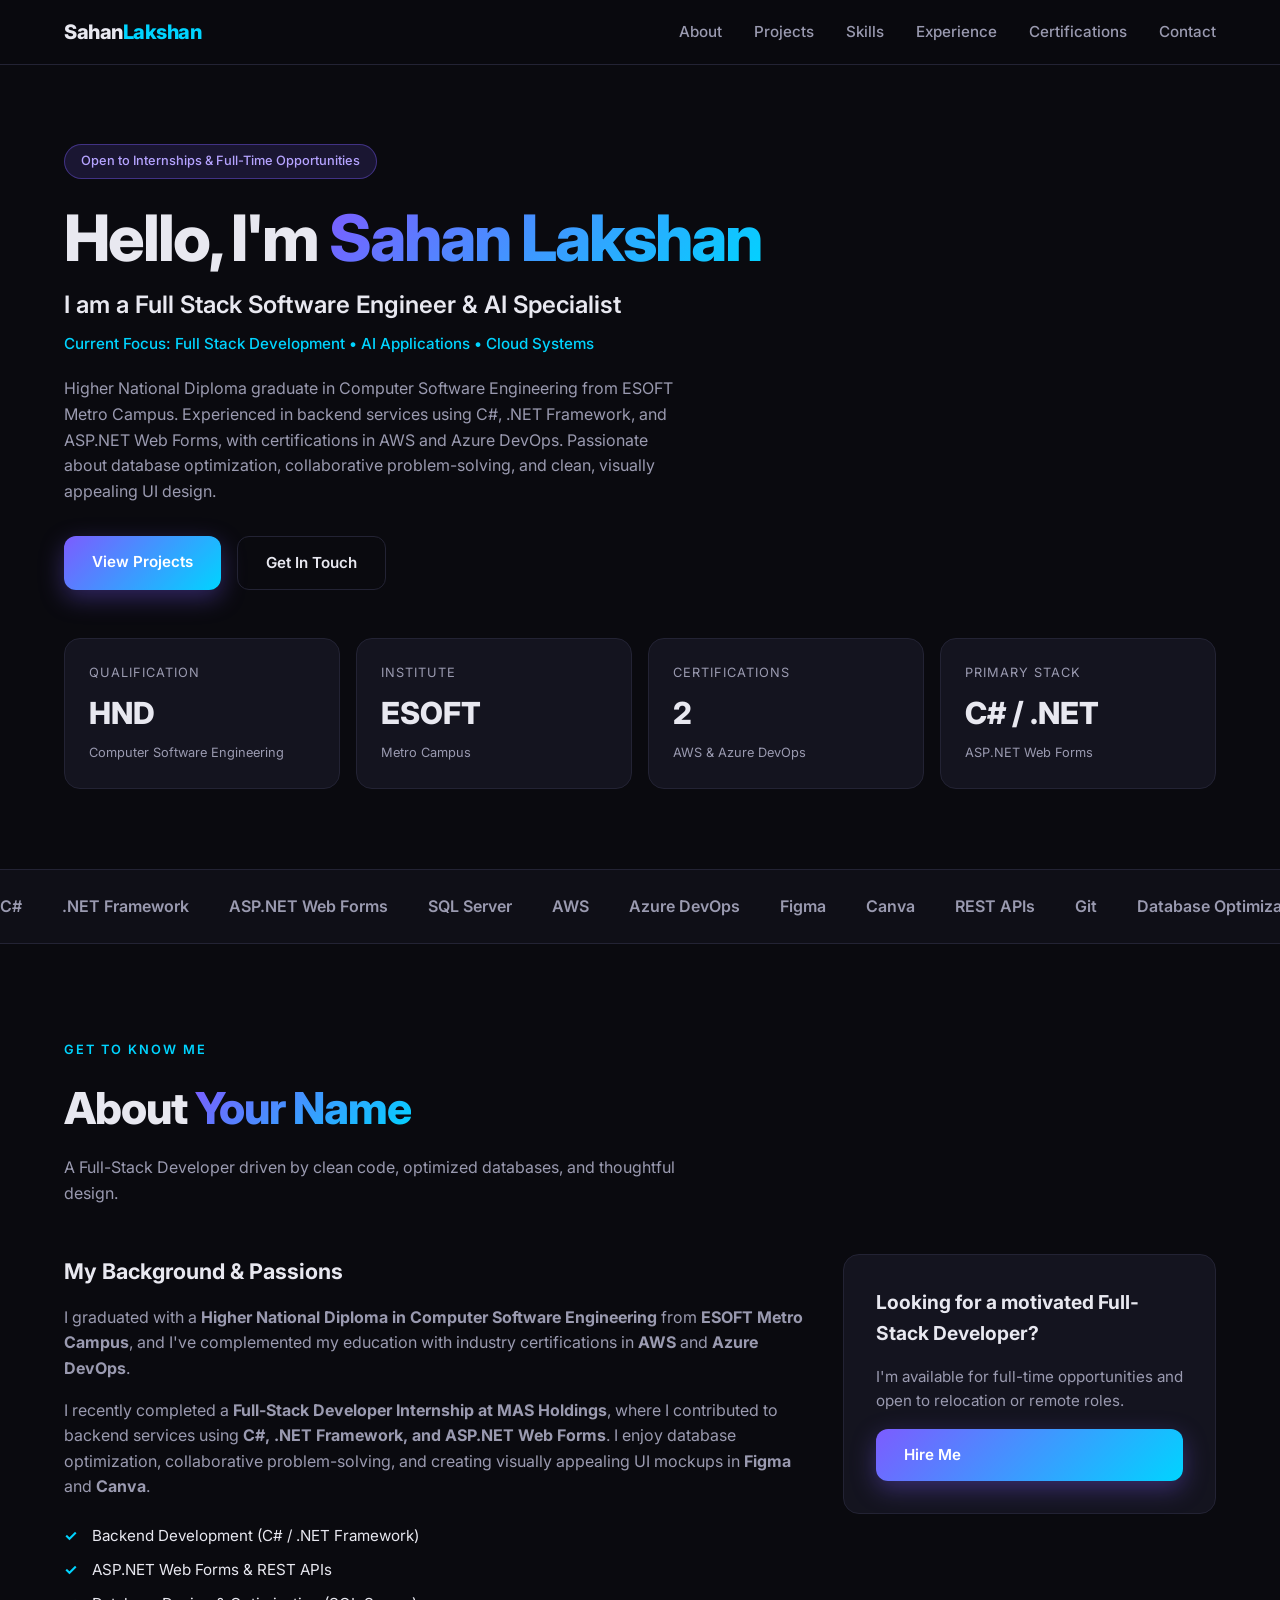
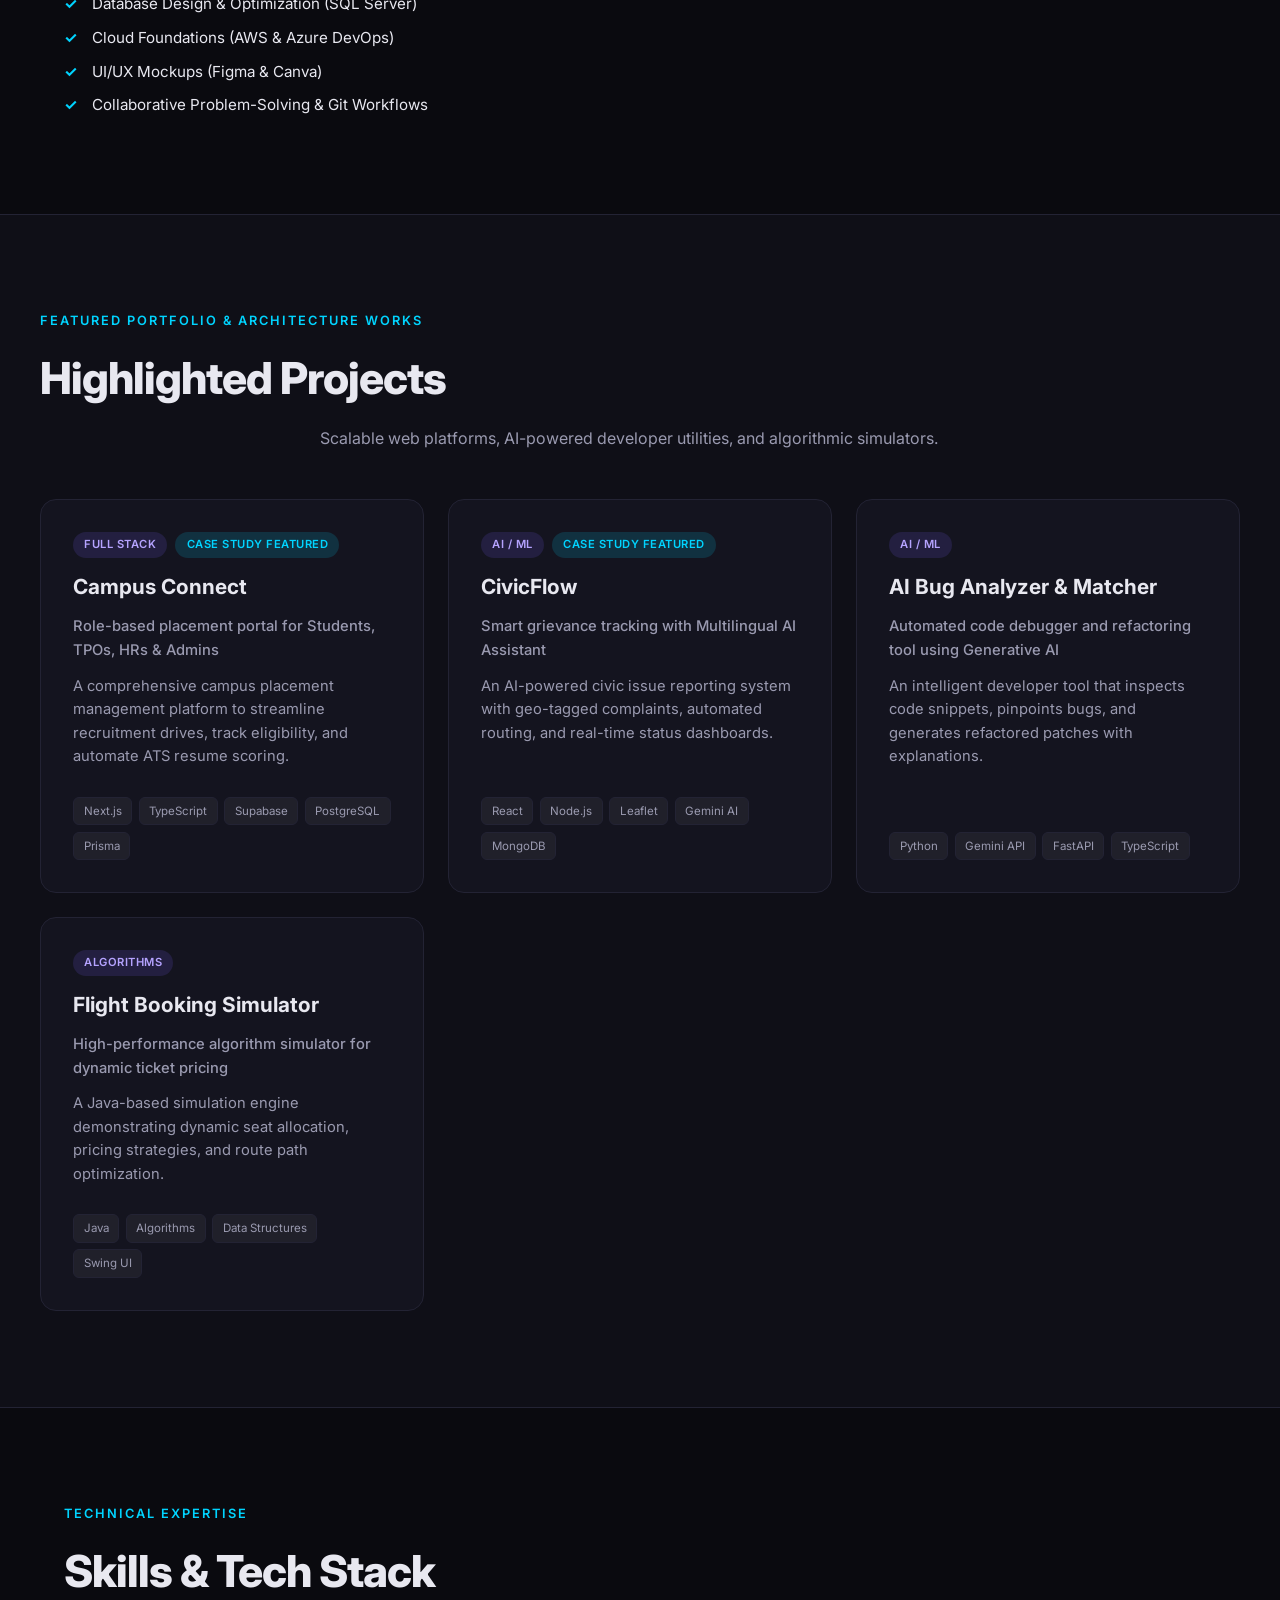
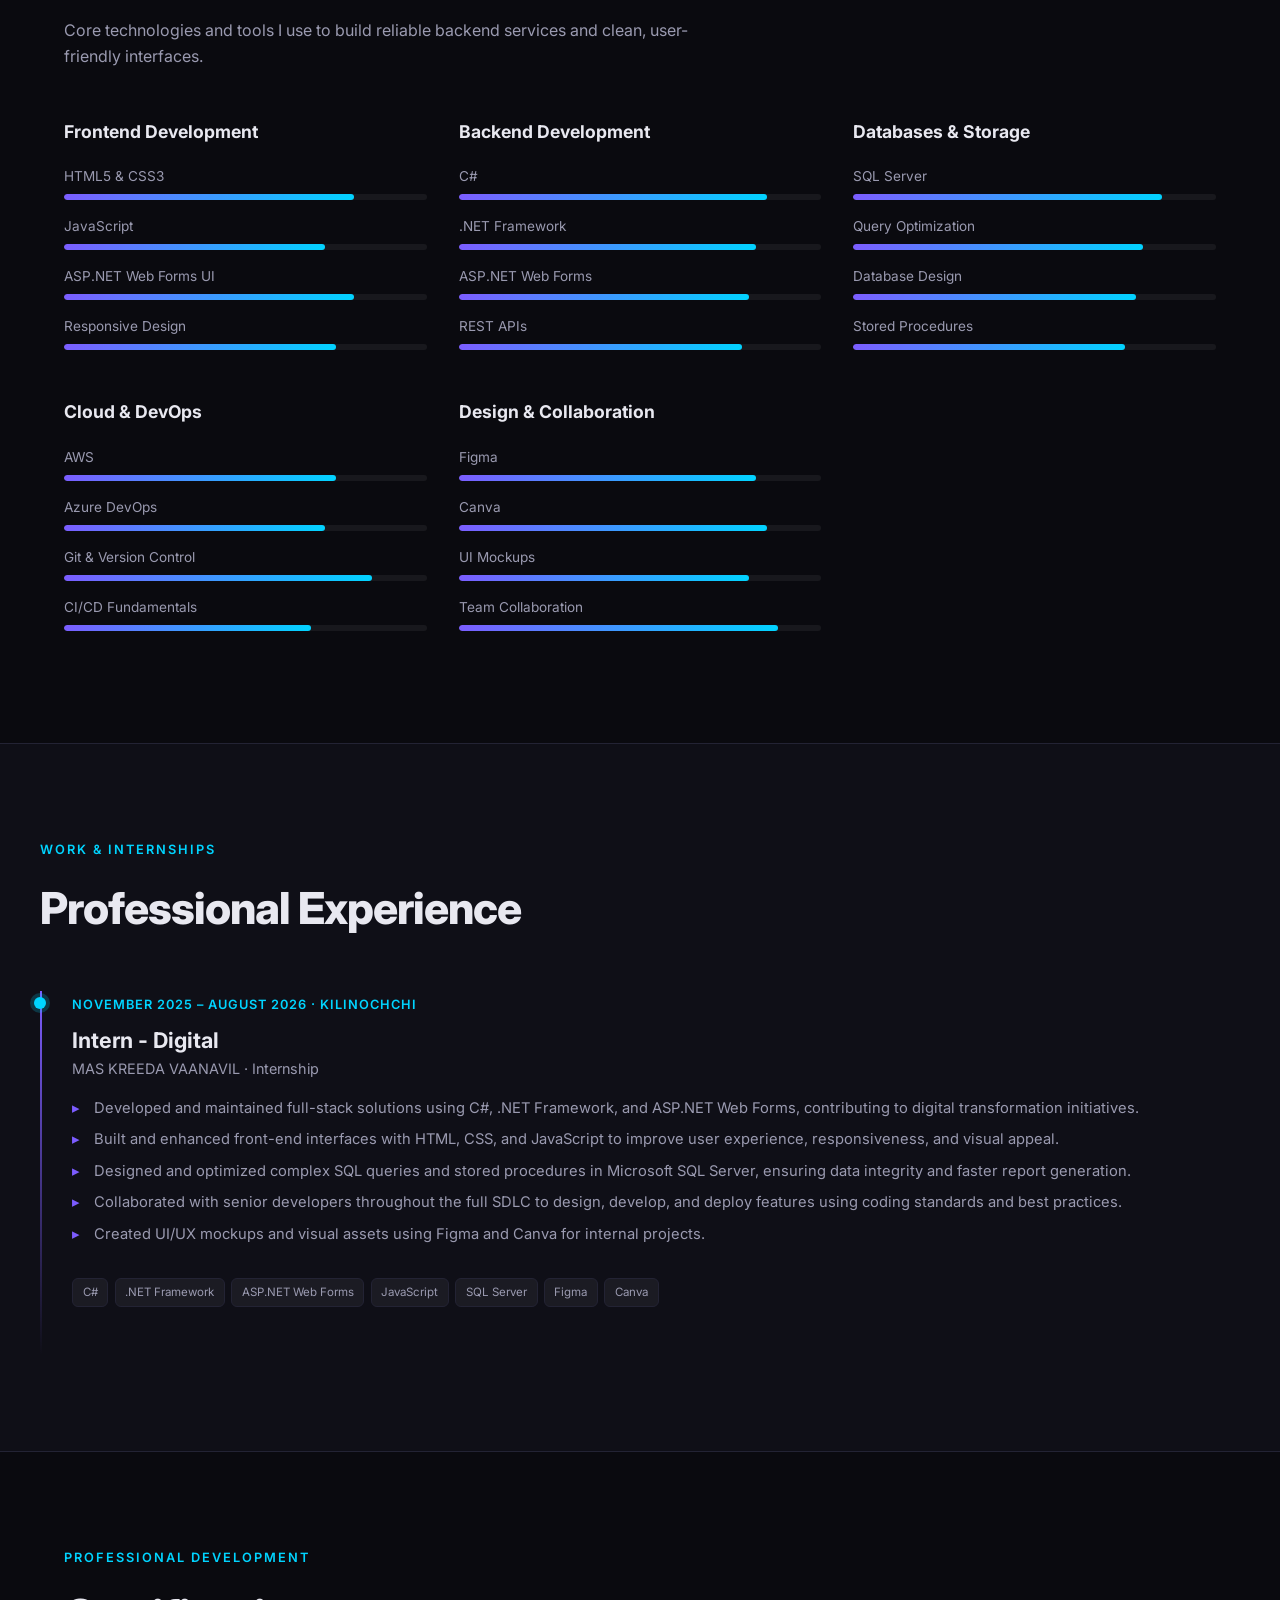
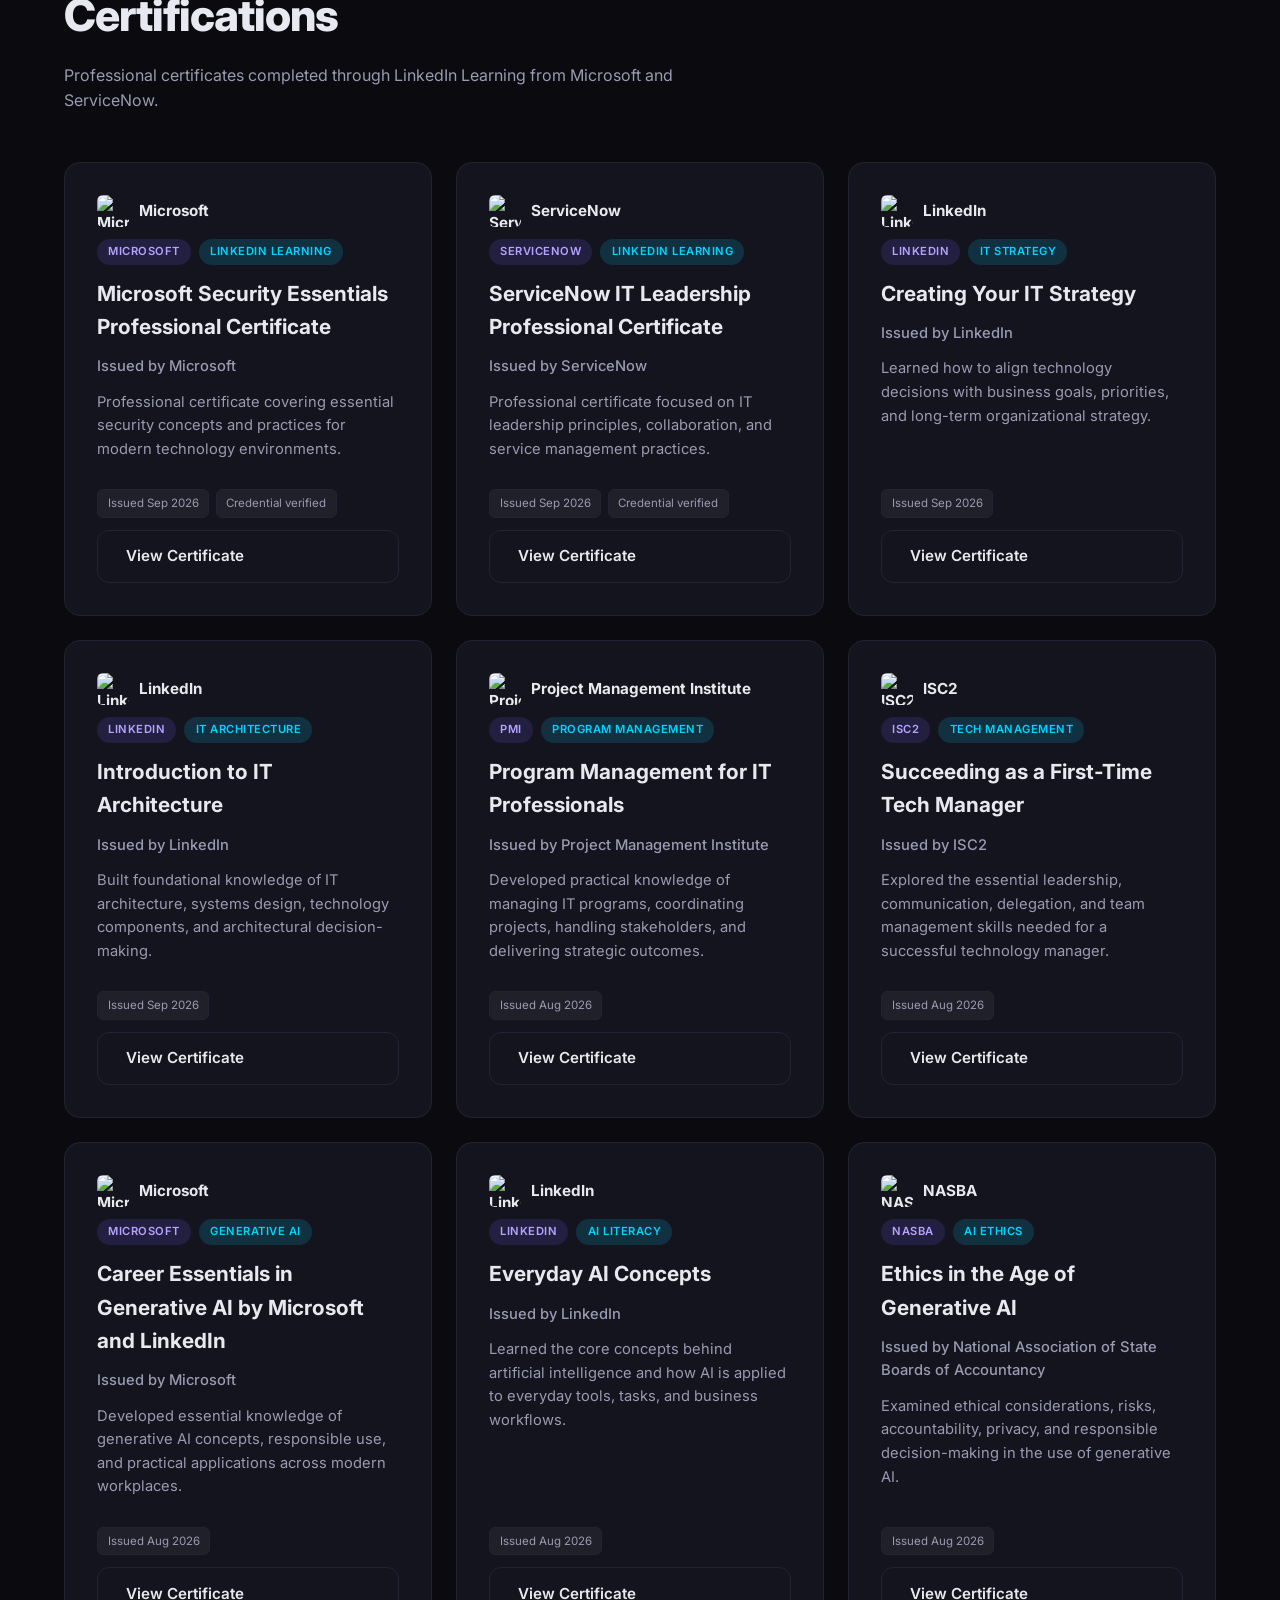
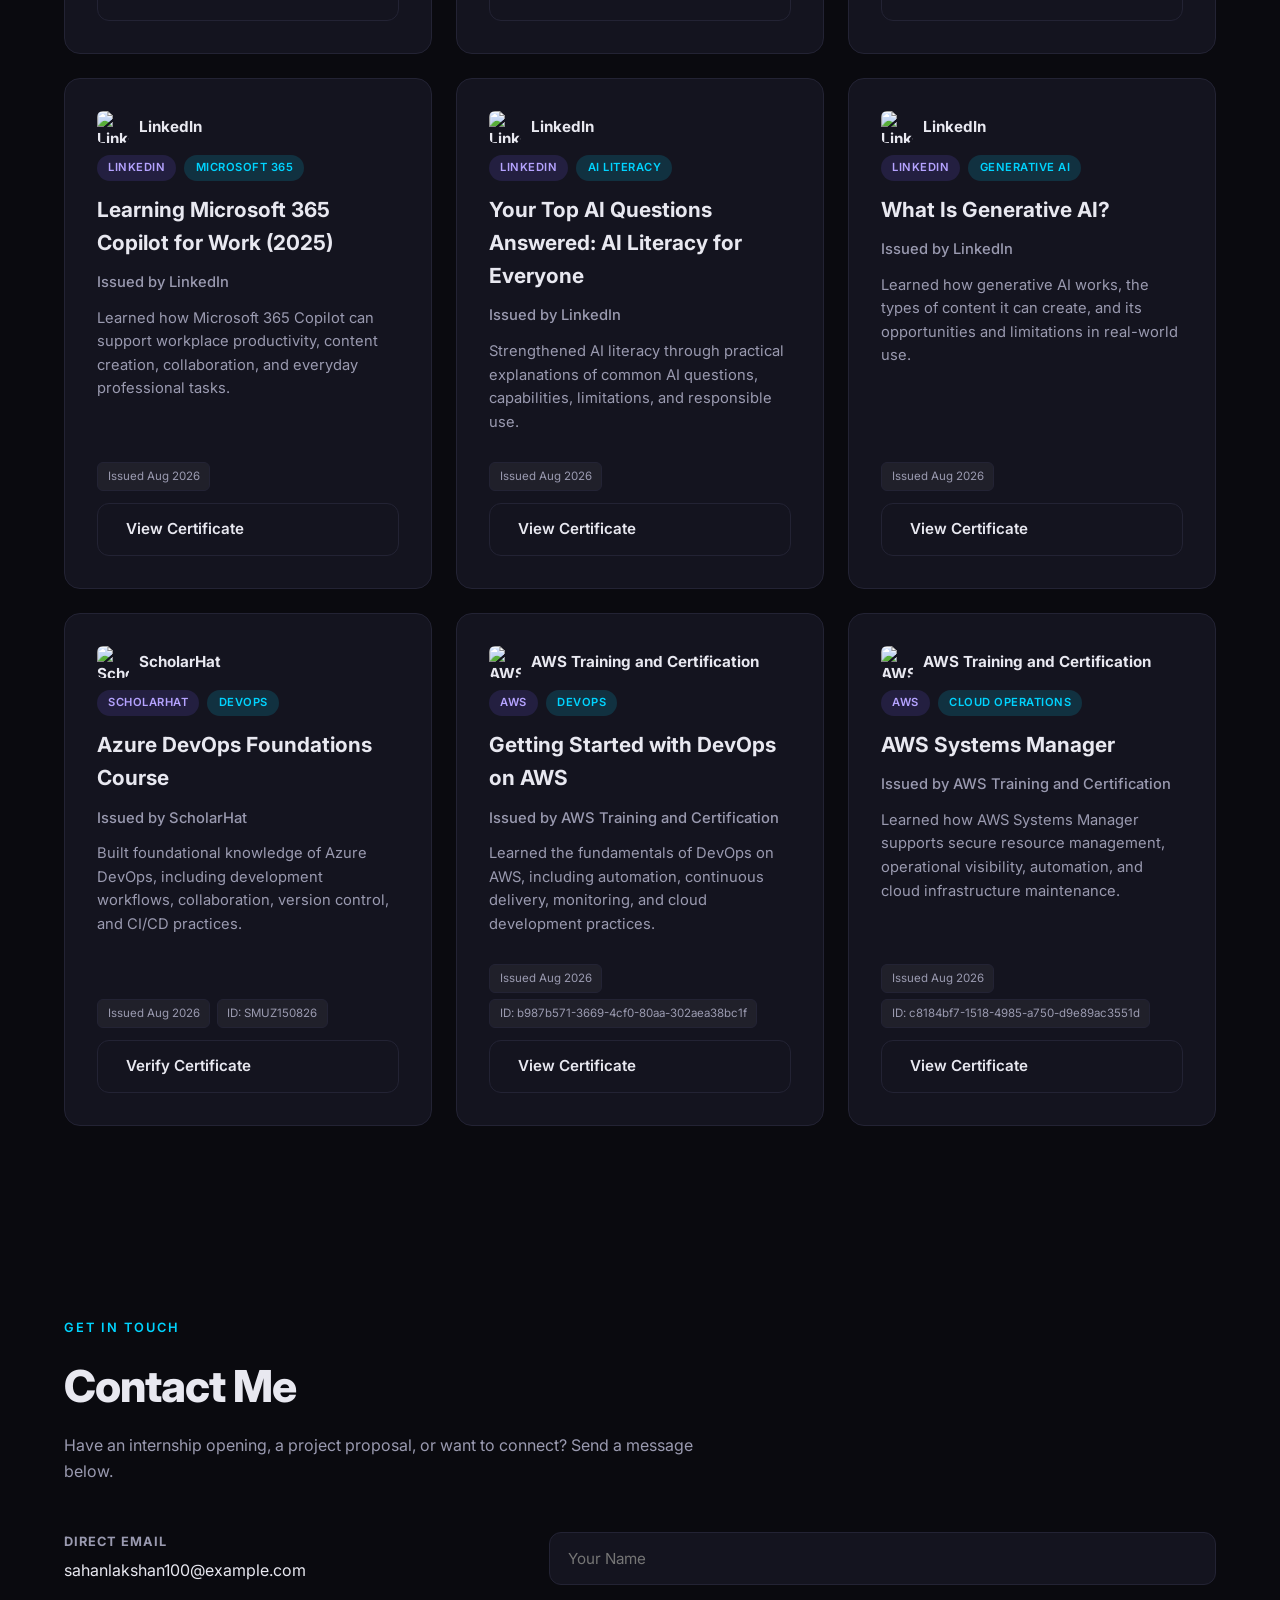
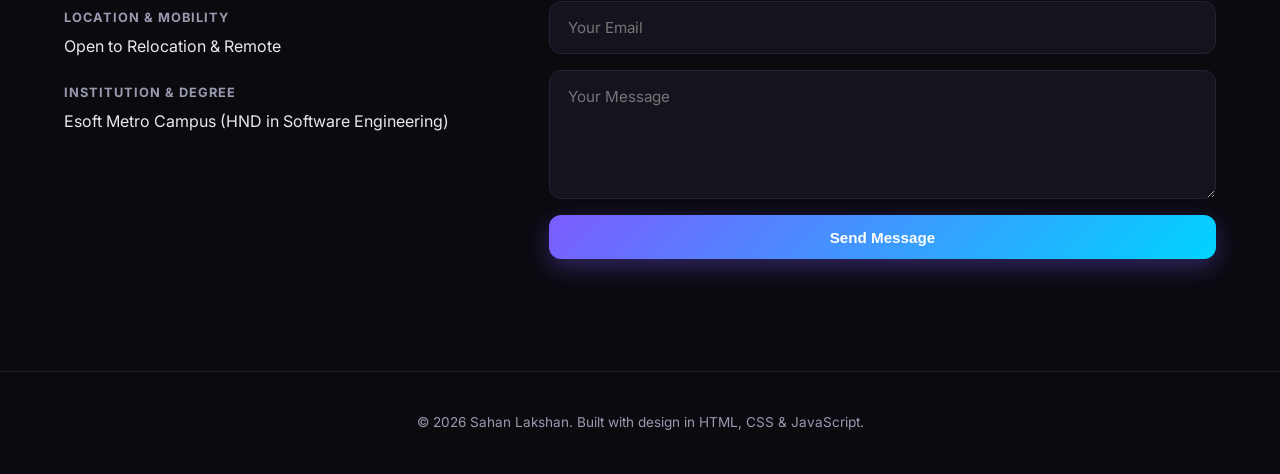
==== index.html @ a7edb2e4 "Add" ====
<!DOCTYPE html>
<html lang="en">
<head>
<meta charset="UTF-8" />
<meta name="viewport" content="width=device-width, initial-scale=1.0" />
<title>Sahan Lakshan | Full Stack Software Engineer</title>
<link rel="preconnect" href="https://fonts.googleapis.com">
<link href="https://fonts.googleapis.com/css2?family=Inter:wght@300;400;500;600;700;800&family=JetBrains+Mono:wght@400;500&display=swap" rel="stylesheet">
<link rel="stylesheet" href="style.css" />
</head>
<body>

<!-- ===== NAVBAR ===== -->
<nav class="navbar">
  <div class="nav-container">
    <a href="#hero" class="logo">Sahan<span>Lakshan</span></a>
    <ul class="nav-links">
      <li><a href="#about">About</a></li>
      <li><a href="#projects">Projects</a></li>
      <li><a href="#skills">Skills</a></li>
      <li><a href="#experience">Experience</a></li>
      <li><a href="#certifications">Certifications</a></li>
      <li><a href="#contact">Contact</a></li>
    </ul>
    <button class="hamburger" id="hamburger" aria-label="Menu">
      <span></span><span></span><span></span>
    </button>
  </div>
</nav>

<!-- ===== HERO ===== -->
<section id="hero" class="hero">
  <div class="hero-content">
    <span class="badge">Open to Internships &amp; Full-Time Opportunities</span>
    <h1>Hello, I'm <span class="gradient-text">Sahan Lakshan</span></h1>
    <p class="hero-role">I am a Full Stack Software Engineer &amp; AI Specialist</p>
    <p class="hero-focus">Current Focus: Full Stack Development • AI Applications • Cloud Systems</p>
    <p class="hero-desc">
        Higher National Diploma graduate in Computer Software Engineering from ESOFT Metro Campus.
      Experienced in backend services using C#, .NET Framework, and ASP.NET Web Forms, with
      certifications in AWS and Azure DevOps. Passionate about database optimization,
      collaborative problem-solving, and clean, visually appealing UI design.
    </p>
    <div class="hero-cta">
      <a href="#projects" class="btn btn-primary">View Projects</a>
      <a href="#contact" class="btn btn-ghost">Get In Touch</a>
    </div>
  </div>

   <div class="hero-stats">
    <div class="stat-card">
      <span class="stat-label">Qualification</span>
      <span class="stat-value">HND</span>
      <span class="stat-sub">Computer Software Engineering</span>
    </div>
    <div class="stat-card">
      <span class="stat-label">Institute</span>
      <span class="stat-value">ESOFT</span>
      <span class="stat-sub">Metro Campus</span>
    </div>
    <div class="stat-card">
      <span class="stat-label">Certifications</span>
      <span class="stat-value" data-target="2">0</span>
      <span class="stat-sub">AWS &amp; Azure DevOps</span>
    </div>
    <div class="stat-card">
      <span class="stat-label">Primary Stack</span>
      <span class="stat-value">C# / .NET</span>
      <span class="stat-sub">ASP.NET Web Forms</span>
    </div>
  </div>
</section>

<!-- ===== SKILL MARQUEE ===== -->
<section class="marquee-section">
  <div class="marquee">
    <div class="marquee-track">
      <span>C#</span><span>.NET Framework</span><span>ASP.NET Web Forms</span><span>SQL Server</span>
      <span>AWS</span><span>Azure DevOps</span><span>Figma</span><span>Canva</span>
      <span>REST APIs</span><span>Git</span><span>Database Optimization</span><span>UI Design</span>
      <!-- duplicate for seamless loop -->
      <span>C#</span><span>.NET Framework</span><span>ASP.NET Web Forms</span><span>SQL Server</span>
      <span>AWS</span><span>Azure DevOps</span><span>Figma</span><span>Canva</span>
      <span>REST APIs</span><span>Git</span><span>Database Optimization</span><span>UI Design</span>
    </div>
  </div>
</section>

<!-- ===== ABOUT ===== -->
<section id="about" class="section">
  <span class="section-tag">Get To Know Me</span>
  <h2 class="section-title">About <span class="gradient-text">Your Name</span></h2>
  <p class="section-sub">A Full-Stack Developer driven by clean code, optimized databases, and thoughtful design.</p>

  <div class="about-grid">
    <div class="about-text">
      <h3>My Background &amp; Passions</h3>
      <p>
        I graduated with a <strong>Higher National Diploma in Computer Software Engineering</strong> from
        <strong>ESOFT Metro Campus</strong>, and I've complemented my education with industry certifications
        in <strong>AWS</strong> and <strong>Azure DevOps</strong>.
      </p>
      <p>
        I recently completed a <strong>Full-Stack Developer Internship at MAS Holdings</strong>, where I
        contributed to backend services using <strong>C#, .NET Framework, and ASP.NET Web Forms</strong>.
        I enjoy database optimization, collaborative problem-solving, and creating visually appealing
        UI mockups in <strong>Figma</strong> and <strong>Canva</strong>.
      </p>
      <ul class="check-list">
        <li>Backend Development (C# / .NET Framework)</li>
        <li>ASP.NET Web Forms &amp; REST APIs</li>
        <li>Database Design &amp; Optimization (SQL Server)</li>
        <li>Cloud Foundations (AWS &amp; Azure DevOps)</li>
        <li>UI/UX Mockups (Figma &amp; Canva)</li>
        <li>Collaborative Problem-Solving &amp; Git Workflows</li>
      </ul>
    </div>

    <div class="about-card">
      <h3>Looking for a motivated Full-Stack Developer?</h3>
      <p>I'm available for full-time opportunities and open to relocation or remote roles.</p>
      <a href="#contact" class="btn btn-primary">Hire Me</a>
    </div>
  </div>
</section>

<!-- ===== PROJECTS ===== -->
<section id="projects" class="section alt-bg">
  <span class="section-tag">Featured Portfolio &amp; Architecture Works</span>
  <h2 class="section-title">Highlighted Projects</h2>
  <p class="section-sub">Scalable web platforms, AI-powered developer utilities, and algorithmic simulators.</p>

  <div class="projects-grid">
    <article class="project-card">
      <div class="project-tags"><span>Full Stack</span><span class="featured">Case Study Featured</span></div>
      <h3>Campus Connect</h3>
      <p class="project-sub">Role-based placement portal for Students, TPOs, HRs &amp; Admins</p>
      <p>A comprehensive campus placement management platform to streamline recruitment drives, track eligibility, and automate ATS resume scoring.</p>
      <div class="stack">
        <span>Next.js</span><span>TypeScript</span><span>Supabase</span><span>PostgreSQL</span><span>Prisma</span>
      </div>
    </article>

    <article class="project-card">
      <div class="project-tags"><span>AI / ML</span><span class="featured">Case Study Featured</span></div>
      <h3>CivicFlow</h3>
      <p class="project-sub">Smart grievance tracking with Multilingual AI Assistant</p>
      <p>An AI-powered civic issue reporting system with geo-tagged complaints, automated routing, and real-time status dashboards.</p>
      <div class="stack">
        <span>React</span><span>Node.js</span><span>Leaflet</span><span>Gemini AI</span><span>MongoDB</span>
      </div>
    </article>

    <article class="project-card">
      <div class="project-tags"><span>AI / ML</span></div>
      <h3>AI Bug Analyzer &amp; Matcher</h3>
      <p class="project-sub">Automated code debugger and refactoring tool using Generative AI</p>
      <p>An intelligent developer tool that inspects code snippets, pinpoints bugs, and generates refactored patches with explanations.</p>
      <div class="stack">
        <span>Python</span><span>Gemini API</span><span>FastAPI</span><span>TypeScript</span>
      </div>
    </article>

    <article class="project-card">
      <div class="project-tags"><span>Algorithms</span></div>
      <h3>Flight Booking Simulator</h3>
      <p class="project-sub">High-performance algorithm simulator for dynamic ticket pricing</p>
      <p>A Java-based simulation engine demonstrating dynamic seat allocation, pricing strategies, and route path optimization.</p>
      <div class="stack">
        <span>Java</span><span>Algorithms</span><span>Data Structures</span><span>Swing UI</span>
      </div>
    </article>
  </div>
</section>

<!-- ===== SKILLS ===== -->
<section id="skills" class="section">
  <span class="section-tag">Technical Expertise</span>
  <h2 class="section-title">Skills &amp; Tech Stack</h2>
  <p class="section-sub">Core technologies and tools I use to build reliable backend services and clean, user-friendly interfaces.</p>

  <div class="skills-grid">

<div class="skill-group">
  <h3>Frontend Development</h3>
  <div class="skill-bar"><span>HTML5 &amp; CSS3</span><div class="bar"><i style="--w:80%"></i></div></div>
  <div class="skill-bar"><span>JavaScript</span><div class="bar"><i style="--w:72%"></i></div></div>
  <div class="skill-bar"><span>ASP.NET Web Forms UI</span><div class="bar"><i style="--w:80%"></i></div></div>
  <div class="skill-bar"><span>Responsive Design</span><div class="bar"><i style="--w:75%"></i></div></div>
</div>


    <div class="skill-group">
      <h3>Backend Development</h3>
      <div class="skill-bar"><span>C#</span><div class="bar"><i style="--w:85%"></i></div></div>
      <div class="skill-bar"><span>.NET Framework</span><div class="bar"><i style="--w:82%"></i></div></div>
      <div class="skill-bar"><span>ASP.NET Web Forms</span><div class="bar"><i style="--w:80%"></i></div></div>
      <div class="skill-bar"><span>REST APIs</span><div class="bar"><i style="--w:78%"></i></div></div>
    </div>

    <div class="skill-group">
      <h3>Databases &amp; Storage</h3>
      <div class="skill-bar"><span>SQL Server</span><div class="bar"><i style="--w:85%"></i></div></div>
      <div class="skill-bar"><span>Query Optimization</span><div class="bar"><i style="--w:80%"></i></div></div>
      <div class="skill-bar"><span>Database Design</span><div class="bar"><i style="--w:78%"></i></div></div>
      <div class="skill-bar"><span>Stored Procedures</span><div class="bar"><i style="--w:75%"></i></div></div>
    </div>

    <div class="skill-group">
      <h3>Cloud &amp; DevOps</h3>
      <div class="skill-bar"><span>AWS</span><div class="bar"><i style="--w:75%"></i></div></div>
      <div class="skill-bar"><span>Azure DevOps</span><div class="bar"><i style="--w:72%"></i></div></div>
      <div class="skill-bar"><span>Git &amp; Version Control</span><div class="bar"><i style="--w:85%"></i></div></div>
      <div class="skill-bar"><span>CI/CD Fundamentals</span><div class="bar"><i style="--w:68%"></i></div></div>
    </div>

    <div class="skill-group">
      <h3>Design &amp; Collaboration</h3>
      <div class="skill-bar"><span>Figma</span><div class="bar"><i style="--w:82%"></i></div></div>
      <div class="skill-bar"><span>Canva</span><div class="bar"><i style="--w:85%"></i></div></div>
      <div class="skill-bar"><span>UI Mockups</span><div class="bar"><i style="--w:80%"></i></div></div>
      <div class="skill-bar"><span>Team Collaboration</span><div class="bar"><i style="--w:88%"></i></div></div>
    </div>
  </div>
</section>

<!-- ===== EXPERIENCE ===== -->
<section id="experience" class="section alt-bg">
  <span class="section-tag">Work &amp; Internships</span>
  <h2 class="section-title">Professional Experience</h2>

  <div class="timeline">
    <div class="timeline-item">
      <div class="timeline-dot"></div>
      <div class="timeline-content">
        <span class="timeline-date">November 2025 – August 2026 · Kilinochchi</span>
        <h3>Intern - Digital</h3>
        <p class="company">MAS KREEDA VAANAVIL · Internship</p>
        <ul>
          <li>Developed and maintained full-stack solutions using C#, .NET Framework, and ASP.NET Web Forms, contributing to digital transformation initiatives.</li>
          <li>Built and enhanced front-end interfaces with HTML, CSS, and JavaScript to improve user experience, responsiveness, and visual appeal.</li>
          <li>Designed and optimized complex SQL queries and stored procedures in Microsoft SQL Server, ensuring data integrity and faster report generation.</li>
          <li>Collaborated with senior developers throughout the full SDLC to design, develop, and deploy features using coding standards and best practices.</li>
          <li>Created UI/UX mockups and visual assets using Figma and Canva for internal projects.</li>
        </ul>
        <div class="stack"><span>C#</span><span>.NET Framework</span><span>ASP.NET Web Forms</span><span>JavaScript</span><span>SQL Server</span><span>Figma</span><span>Canva</span></div>
      </div>
    </div>
  </div>
</section>

<!-- ===== CERTIFICATIONS ===== -->
<section id="certifications" class="section">
  <span class="section-tag">Professional Development</span>
  <h2 class="section-title">Certifications</h2>
  <p class="section-sub">Professional certificates completed through LinkedIn Learning from Microsoft and ServiceNow.</p>

  <div class="projects-grid">
    <article class="project-card">
      <div class="issuer-heading">
        <img class="issuer-icon" src="https://www.google.com/s2/favicons?domain=microsoft.com&sz=128" alt="Microsoft logo" />
        <span>Microsoft</span>
      </div>
      <div class="project-tags"><span>Microsoft</span><span class="featured">LinkedIn Learning</span></div>
      <h3>Microsoft Security Essentials Professional Certificate</h3>
      <p class="project-sub">Issued by Microsoft</p>
      <p>Professional certificate covering essential security concepts and practices for modern technology environments.</p>
      <div class="stack"><span>Issued Sep 2026</span><span>Credential verified</span></div>
      <a class="btn btn-ghost" href="https://www.linkedin.com/learning/certificates/d07dc4417ce54c1063b2dea239e4637208361aa661888fd19575008cc0cf64aa" target="_blank" rel="noopener noreferrer">View Certificate</a>
    </article>

    <article class="project-card">
      <div class="issuer-heading">
        <img class="issuer-icon servicenow-icon" src="https://www.google.com/s2/favicons?domain=servicenow.com&sz=128" alt="ServiceNow logo" />
        <span>ServiceNow</span>
      </div>
      <div class="project-tags"><span>ServiceNow</span><span class="featured">LinkedIn Learning</span></div>
      <h3>ServiceNow IT Leadership Professional Certificate</h3>
      <p class="project-sub">Issued by ServiceNow</p>
      <p>Professional certificate focused on IT leadership principles, collaboration, and service management practices.</p>
      <div class="stack"><span>Issued Sep 2026</span><span>Credential verified</span></div>
      <a class="btn btn-ghost" href="https://www.linkedin.com/learning/certificates/718c704519b76e8ee74a623c30df357ab2053bfb9de4326b072651a4786b4e3a" target="_blank" rel="noopener noreferrer">View Certificate</a>
    </article>

    <article class="project-card">
      <div class="issuer-heading"><img class="issuer-icon" src="https://www.google.com/s2/favicons?domain=linkedin.com&sz=128" alt="LinkedIn logo" /><span>LinkedIn</span></div>
      <div class="project-tags"><span>LinkedIn</span><span class="featured">IT Strategy</span></div>
      <h3>Creating Your IT Strategy</h3>
      <p class="project-sub">Issued by LinkedIn</p>
      <p>Learned how to align technology decisions with business goals, priorities, and long-term organizational strategy.</p>
      <div class="stack"><span>Issued Sep 2026</span></div>
      <a class="btn btn-ghost" href="https://www.linkedin.com/learning/certificates/3458fac4566645f10957b36b3fb07f9d8929195644f05381f1ace7a4d7340d8b" target="_blank" rel="noopener noreferrer">View Certificate</a>
    </article>

    <article class="project-card">
      <div class="issuer-heading"><img class="issuer-icon" src="https://www.google.com/s2/favicons?domain=linkedin.com&sz=128" alt="LinkedIn logo" /><span>LinkedIn</span></div>
      <div class="project-tags"><span>LinkedIn</span><span class="featured">IT Architecture</span></div>
      <h3>Introduction to IT Architecture</h3>
      <p class="project-sub">Issued by LinkedIn</p>
      <p>Built foundational knowledge of IT architecture, systems design, technology components, and architectural decision-making.</p>
      <div class="stack"><span>Issued Sep 2026</span></div>
      <a class="btn btn-ghost" href="https://www.linkedin.com/learning/certificates/2646e9ed155fe1ad0fe82e0b445b644468880642c8034273a3ff9a516849dc65" target="_blank" rel="noopener noreferrer">View Certificate</a>
    </article>

    <article class="project-card">
      <div class="issuer-heading"><img class="issuer-icon" src="https://www.google.com/s2/favicons?domain=pmi.org&sz=128" alt="Project Management Institute logo" /><span>Project Management Institute</span></div>
      <div class="project-tags"><span>PMI</span><span class="featured">Program Management</span></div>
      <h3>Program Management for IT Professionals</h3>
      <p class="project-sub">Issued by Project Management Institute</p>
      <p>Developed practical knowledge of managing IT programs, coordinating projects, handling stakeholders, and delivering strategic outcomes.</p>
      <div class="stack"><span>Issued Aug 2026</span></div>
      <a class="btn btn-ghost" href="https://www.linkedin.com/learning/certificates/585f8cd16ca49aae60f1e1387d2218c746a60c6e34d155274140e7db24419fcb?trk=share_certificate" target="_blank" rel="noopener noreferrer">View Certificate</a>
    </article>

    <article class="project-card">
      <div class="issuer-heading"><img class="issuer-icon" src="https://www.google.com/s2/favicons?domain=isc2.org&sz=128" alt="ISC2 logo" /><span>ISC2</span></div>
      <div class="project-tags"><span>ISC2</span><span class="featured">Tech Management</span></div>
      <h3>Succeeding as a First-Time Tech Manager</h3>
      <p class="project-sub">Issued by ISC2</p>
      <p>Explored the essential leadership, communication, delegation, and team management skills needed for a successful technology manager.</p>
      <div class="stack"><span>Issued Aug 2026</span></div>
      <a class="btn btn-ghost" href="https://www.linkedin.com/learning/certificates/801854e924bdddaf384d892f86027644433d443747ee39f0c97d4af39e2596fa?trk=share_certificate" target="_blank" rel="noopener noreferrer">View Certificate</a>
    </article>

    <article class="project-card">
      <div class="issuer-heading"><img class="issuer-icon" src="https://www.google.com/s2/favicons?domain=microsoft.com&sz=128" alt="Microsoft logo" /><span>Microsoft</span></div>
      <div class="project-tags"><span>Microsoft</span><span class="featured">Generative AI</span></div>
      <h3>Career Essentials in Generative AI by Microsoft and LinkedIn</h3>
      <p class="project-sub">Issued by Microsoft</p>
      <p>Developed essential knowledge of generative AI concepts, responsible use, and practical applications across modern workplaces.</p>
      <div class="stack"><span>Issued Aug 2026</span></div>
      <a class="btn btn-ghost" href="https://www.linkedin.com/learning/certificates/1273514092fcbc5e90478354cd1b44e34a2f1483f4a434dd913369d5868af0f8" target="_blank" rel="noopener noreferrer">View Certificate</a>
    </article>

    <article class="project-card">
      <div class="issuer-heading"><img class="issuer-icon" src="https://www.google.com/s2/favicons?domain=linkedin.com&sz=128" alt="LinkedIn logo" /><span>LinkedIn</span></div>
      <div class="project-tags"><span>LinkedIn</span><span class="featured">AI Literacy</span></div>
      <h3>Everyday AI Concepts</h3>
      <p class="project-sub">Issued by LinkedIn</p>
      <p>Learned the core concepts behind artificial intelligence and how AI is applied to everyday tools, tasks, and business workflows.</p>
      <div class="stack"><span>Issued Aug 2026</span></div>
      <a class="btn btn-ghost" href="https://www.linkedin.com/learning/certificates/6347d1e772b463e6ca8543db5e85836a80fc07ef5bb9cd98ba75b157131f3ca8" target="_blank" rel="noopener noreferrer">View Certificate</a>
    </article>

    <article class="project-card">
      <div class="issuer-heading"><img class="issuer-icon" src="https://www.google.com/s2/favicons?domain=nasba.org&sz=128" alt="NASBA logo" /><span>NASBA</span></div>
      <div class="project-tags"><span>NASBA</span><span class="featured">AI Ethics</span></div>
      <h3>Ethics in the Age of Generative AI</h3>
      <p class="project-sub">Issued by National Association of State Boards of Accountancy</p>
      <p>Examined ethical considerations, risks, accountability, privacy, and responsible decision-making in the use of generative AI.</p>
      <div class="stack"><span>Issued Aug 2026</span></div>
      <a class="btn btn-ghost" href="https://www.linkedin.com/learning/certificates/4b622411ecd355306860682510c8ef52d4aa22678adf2cfd3a04828564c03598?trk=share_certificate" target="_blank" rel="noopener noreferrer">View Certificate</a>
    </article>

    <article class="project-card">
      <div class="issuer-heading"><img class="issuer-icon" src="https://www.google.com/s2/favicons?domain=linkedin.com&sz=128" alt="LinkedIn logo" /><span>LinkedIn</span></div>
      <div class="project-tags"><span>LinkedIn</span><span class="featured">Microsoft 365</span></div>
      <h3>Learning Microsoft 365 Copilot for Work (2025)</h3>
      <p class="project-sub">Issued by LinkedIn</p>
      <p>Learned how Microsoft 365 Copilot can support workplace productivity, content creation, collaboration, and everyday professional tasks.</p>
      <div class="stack"><span>Issued Aug 2026</span></div>
      <a class="btn btn-ghost" href="https://www.linkedin.com/learning/certificates/cfa8e075847564d40edb42da5a3e703d07481ac7fd6241d870b65716e02bdcb6" target="_blank" rel="noopener noreferrer">View Certificate</a>
    </article>

    <article class="project-card">
      <div class="issuer-heading"><img class="issuer-icon" src="https://www.google.com/s2/favicons?domain=linkedin.com&sz=128" alt="LinkedIn logo" /><span>LinkedIn</span></div>
      <div class="project-tags"><span>LinkedIn</span><span class="featured">AI Literacy</span></div>
      <h3>Your Top AI Questions Answered: AI Literacy for Everyone</h3>
      <p class="project-sub">Issued by LinkedIn</p>
      <p>Strengthened AI literacy through practical explanations of common AI questions, capabilities, limitations, and responsible use.</p>
      <div class="stack"><span>Issued Aug 2026</span></div>
      <a class="btn btn-ghost" href="https://www.linkedin.com/learning/certificates/65e837ae549b87914e1b6214ec25a5d8f36ba4c4fd3d5f0585457d7a246483d9" target="_blank" rel="noopener noreferrer">View Certificate</a>
    </article>

    <article class="project-card">
      <div class="issuer-heading"><img class="issuer-icon" src="https://www.google.com/s2/favicons?domain=linkedin.com&sz=128" alt="LinkedIn logo" /><span>LinkedIn</span></div>
      <div class="project-tags"><span>LinkedIn</span><span class="featured">Generative AI</span></div>
      <h3>What Is Generative AI?</h3>
      <p class="project-sub">Issued by LinkedIn</p>
      <p>Learned how generative AI works, the types of content it can create, and its opportunities and limitations in real-world use.</p>
      <div class="stack"><span>Issued Aug 2026</span></div>
      <a class="btn btn-ghost" href="https://www.linkedin.com/learning/certificates/7afcb1ddbd280918223876ddffc2cf5143bf9be836c65fc95b05e199efb2ea07" target="_blank" rel="noopener noreferrer">View Certificate</a>
    </article>

    <article class="project-card">
      <div class="issuer-heading"><img class="issuer-icon" src="https://www.google.com/s2/favicons?domain=scholarhat.com&sz=128" alt="ScholarHat logo" /><span>ScholarHat</span></div>
      <div class="project-tags"><span>ScholarHat</span><span class="featured">DevOps</span></div>
      <h3>Azure DevOps Foundations Course</h3>
      <p class="project-sub">Issued by ScholarHat</p>
      <p>Built foundational knowledge of Azure DevOps, including development workflows, collaboration, version control, and CI/CD practices.</p>
      <div class="stack"><span>Issued Aug 2026</span><span class="credential">ID: SMUZ150826</span></div>
      <a class="btn btn-ghost" href="https://www.scholarhat.com/certificate/verify" target="_blank" rel="noopener noreferrer">Verify Certificate</a>
    </article>

    <article class="project-card">
      <div class="issuer-heading"><img class="issuer-icon" src="https://www.google.com/s2/favicons?domain=aws.amazon.com&sz=128" alt="AWS logo" /><span>AWS Training and Certification</span></div>
      <div class="project-tags"><span>AWS</span><span class="featured">DevOps</span></div>
      <h3>Getting Started with DevOps on AWS</h3>
      <p class="project-sub">Issued by AWS Training and Certification</p>
      <p>Learned the fundamentals of DevOps on AWS, including automation, continuous delivery, monitoring, and cloud development practices.</p>
      <div class="stack"><span>Issued Aug 2026</span><span class="credential">ID: b987b571-3669-4cf0-80aa-302aea38bc1f</span></div>
      <a class="btn btn-ghost" href="https://skillbuilder.aws/b987b571-3669-4cf0-80aa-302aea38bc1f" target="_blank" rel="noopener noreferrer">View Certificate</a>
    </article>

    <article class="project-card">
      <div class="issuer-heading"><img class="issuer-icon" src="https://www.google.com/s2/favicons?domain=aws.amazon.com&sz=128" alt="AWS logo" /><span>AWS Training and Certification</span></div>
      <div class="project-tags"><span>AWS</span><span class="featured">Cloud Operations</span></div>
      <h3>AWS Systems Manager</h3>
      <p class="project-sub">Issued by AWS Training and Certification</p>
      <p>Learned how AWS Systems Manager supports secure resource management, operational visibility, automation, and cloud infrastructure maintenance.</p>
      <div class="stack"><span>Issued Aug 2026</span><span class="credential">ID: c8184bf7-1518-4985-a750-d9e89ac3551d</span></div>
      <a class="btn btn-ghost" href="https://skillbuilder.aws/51cc41bf-0667-4747-8f22-9e9575c21dde" target="_blank" rel="noopener noreferrer">View Certificate</a>
    </article>
  </div>
</section>

<!-- ===== CONTACT ===== -->
<section id="contact" class="section">
  <span class="section-tag">Get In Touch</span>
  <h2 class="section-title">Contact Me</h2>
  <p class="section-sub">Have an internship opening, a project proposal, or want to connect? Send a message below.</p>

  <div class="contact-grid">
    <div class="contact-info">
      <div class="contact-item">
        <h4>Direct Email</h4>
        <a href="mailto:youremail@example.com">sahanlakshan100@example.com</a>
      </div>
      <div class="contact-item">
        <h4>Location &amp; Mobility</h4>
        <p>Open to Relocation &amp; Remote</p>
      </div>
      <div class="contact-item">
        <h4>Institution &amp; Degree</h4>
        <p>Esoft Metro Campus (HND in Software Engineering)</p>
      </div>
    </div>

    <form class="contact-form" id="contactForm">
      <input type="text" placeholder="Your Name" required />
      <input type="email" placeholder="Your Email" required />
      <textarea rows="5" placeholder="Your Message" required></textarea>
      <button type="submit" class="btn btn-primary">Send Message</button>
      <p class="form-status" id="formStatus"></p>
    </form>
  </div>
</section>

<footer class="footer">
  <p>© <span id="year"></span> Sahan Lakshan. Built with design in HTML, CSS &amp; JavaScript.</p>
</footer>

<script src="script.js"></script>
</body>
</html>
---- style.css ----
:root {
  --bg: #0a0a0f;
  --bg-alt: #0f0f17;
  --surface: #14141f;
  --border: #232334;
  --text: #e8e8f0;
  --muted: #9a9ab0;
  --accent: #7c5cff;
  --accent-2: #00d4ff;
  --gradient: linear-gradient(135deg, #7c5cff, #00d4ff);
  --radius: 16px;
}

* { margin: 0; padding: 0; box-sizing: border-box; }

html { scroll-behavior: smooth; }

body {
  font-family: 'Inter', sans-serif;
  background: var(--bg);
  color: var(--text);
  line-height: 1.6;
  overflow-x: hidden;
}

a { color: inherit; text-decoration: none; }
ul { list-style: none; }

.gradient-text {
  background: var(--gradient);
  -webkit-background-clip: text;
  background-clip: text;
  -webkit-text-fill-color: transparent;
}

/* ===== NAVBAR ===== */
.navbar {
  position: fixed; top: 0; left: 0; right: 0;
  z-index: 1000;
  background: rgba(10,10,15,0.75);
  backdrop-filter: blur(14px);
  border-bottom: 1px solid var(--border);
}
.nav-container {
  max-width: 1200px; margin: 0 auto;
  padding: 1rem 1.5rem;
  display: flex; align-items: center; justify-content: space-between;
}
.logo { font-weight: 800; font-size: 1.25rem; letter-spacing: -0.5px; }
.logo span { color: var(--accent-2); }
.nav-links { display: flex; gap: 2rem; }
.nav-links a {
  color: var(--muted); font-size: 0.95rem; font-weight: 500;
  transition: color 0.25s;
}
.nav-links a:hover { color: var(--text); }

.hamburger {
  display: none; flex-direction: column; gap: 5px;
  background: none; border: none; cursor: pointer; padding: 6px;
}
.hamburger span {
  width: 24px; height: 2px; background: var(--text);
  border-radius: 2px; transition: 0.3s;
}

/* ===== HERO ===== */
.hero {
  max-width: 1200px; margin: 0 auto;
  padding: 9rem 1.5rem 5rem;
  display: grid; gap: 3rem;
}
.badge {
  display: inline-block;
  padding: 0.4rem 1rem;
  background: rgba(124,92,255,0.15);
  border: 1px solid rgba(124,92,255,0.4);
  border-radius: 999px;
  font-size: 0.8rem; font-weight: 500;
  color: #b5a3ff;
  margin-bottom: 1.5rem;
}
.hero h1 {
  font-size: clamp(2.2rem, 6vw, 4rem);
  font-weight: 800; letter-spacing: -2px; line-height: 1.1;
}
.hero-role {
  font-size: clamp(1.1rem, 2.5vw, 1.5rem);
  font-weight: 600; margin-top: 0.75rem;
}
.hero-focus {
  color: var(--accent-2); font-weight: 500;
  font-size: 0.95rem; margin-top: 0.5rem;
}
.hero-desc {
  color: var(--muted); max-width: 620px;
  margin-top: 1.25rem; font-size: 1rem;
}
.hero-cta { display: flex; gap: 1rem; margin-top: 2rem; flex-wrap: wrap; }

.btn {
  display: inline-block;
  padding: 0.85rem 1.75rem;
  border-radius: 12px;
  font-weight: 600; font-size: 0.95rem;
  cursor: pointer; border: none;
  transition: transform 0.2s, box-shadow 0.3s;
}
.btn-primary {
  background: var(--gradient); color: #fff;
  box-shadow: 0 8px 24px rgba(124,92,255,0.35);
}
.btn-primary:hover { transform: translateY(-2px); box-shadow: 0 12px 30px rgba(124,92,255,0.5); }
.btn-ghost {
  background: transparent; color: var(--text);
  border: 1px solid var(--border);
}
.btn-ghost:hover { border-color: var(--accent); }

.hero-stats {
  display: grid;
  grid-template-columns: repeat(auto-fit, minmax(160px, 1fr));
  gap: 1rem;
}
.stat-card {
  background: var(--surface);
  border: 1px solid var(--border);
  border-radius: var(--radius);
  padding: 1.5rem;
  display: flex; flex-direction: column; gap: 0.35rem;
  transition: border-color 0.3s, transform 0.3s;
}
.stat-card:hover { border-color: var(--accent); transform: translateY(-4px); }
.stat-label { font-size: 0.8rem; color: var(--muted); text-transform: uppercase; letter-spacing: 1px; }
.stat-value { font-size: 1.9rem; font-weight: 800; }
.stat-sub { font-size: 0.8rem; color: var(--muted); }

/* ===== MARQUEE ===== */
.marquee-section {
  border-top: 1px solid var(--border);
  border-bottom: 1px solid var(--border);
  padding: 1.5rem 0;
  overflow: hidden;
  background: var(--bg-alt);
}
.marquee { overflow: hidden; }
.marquee-track {
  display: flex; gap: 2.5rem;
  width: max-content;
  animation: scroll 30s linear infinite;
}
.marquee-track span {
  font-weight: 600; color: var(--muted);
  font-size: 1rem; white-space: nowrap;
}
@keyframes scroll {
  from { transform: translateX(0); }
  to { transform: translateX(-50%); }
}

/* ===== SECTIONS ===== */
.section {
  max-width: 1200px; margin: 0 auto;
  padding: 6rem 1.5rem;
}
.alt-bg {
  max-width: none;
  background: var(--bg-alt);
  border-top: 1px solid var(--border);
  border-bottom: 1px solid var(--border);
}
.alt-bg > * { max-width: 1200px; margin-left: auto; margin-right: auto; }
.alt-bg .section-tag, .alt-bg .section-title, .alt-bg .section-sub { display: block; }

.section-tag {
  color: var(--accent-2);
  font-size: 0.8rem; font-weight: 600;
  text-transform: uppercase; letter-spacing: 2px;
  display: block; margin-bottom: 0.75rem;
}
.section-title {
  font-size: clamp(1.8rem, 4vw, 2.75rem);
  font-weight: 800; letter-spacing: -1px;
}
.section-sub {
  color: var(--muted); margin-top: 0.75rem;
  max-width: 640px;
}

html.js .section, html.js .hero-stats {
  opacity: 0;
  transform: translateY(30px);
  transition: opacity 0.8s ease, transform 0.8s ease;
}

/* ===== ABOUT ===== */
.about-grid {
  display: grid;
  grid-template-columns: 2fr 1fr;
  gap: 2rem; margin-top: 3rem;
}
.about-text h3 { margin-bottom: 1rem; font-size: 1.35rem; }
.about-text p { color: var(--muted); margin-bottom: 1rem; }
.check-list { margin-top: 1.5rem; display: grid; gap: 0.6rem; }
.check-list li {
  padding-left: 1.75rem; position: relative;
  color: var(--text); font-size: 0.95rem;
}
.check-list li::before {
  content: "✓"; position: absolute; left: 0;
  color: var(--accent-2); font-weight: 700;
}
.about-card {
  background: var(--surface);
  border: 1px solid var(--border);
  border-radius: var(--radius);
  padding: 2rem;
  display: flex; flex-direction: column; gap: 1rem;
  align-self: start;
}
.about-card h3 { font-size: 1.2rem; }
.about-card p { color: var(--muted); font-size: 0.95rem; }

/* ===== PROJECTS ===== */
.projects-grid {
  display: grid;
  grid-template-columns: repeat(auto-fit, minmax(300px, 1fr));
  gap: 1.5rem; margin-top: 3rem;
}
.project-card {
  background: var(--surface);
  border: 1px solid var(--border);
  border-radius: var(--radius);
  padding: 2rem;
  display: flex; flex-direction: column; gap: 0.75rem;
  transition: transform 0.3s, border-color 0.3s, box-shadow 0.3s;
}
.project-card:hover {
  transform: translateY(-6px);
  border-color: var(--accent);
  box-shadow: 0 16px 40px rgba(124,92,255,0.15);
}
.project-tags { display: flex; gap: 0.5rem; flex-wrap: wrap; }
.issuer-heading {
  display: flex; align-items: center; gap: 0.65rem;
  color: var(--text); font-size: 0.95rem; font-weight: 700;
}
.issuer-icon {
  width: 2rem; height: 2rem; flex: 0 0 2rem;
  display: block; object-fit: contain;
  border-radius: 6px;
}
.project-tags span {
  font-size: 0.7rem; font-weight: 600;
  padding: 0.25rem 0.7rem; border-radius: 999px;
  background: rgba(124,92,255,0.15); color: #b5a3ff;
  text-transform: uppercase; letter-spacing: 0.5px;
}
.project-tags .featured {
  background: rgba(0,212,255,0.15); color: var(--accent-2);
}
.project-card h3 { font-size: 1.3rem; }
.project-sub { color: var(--accent-2); font-size: 0.85rem; font-weight: 500; }
.project-card p { color: var(--muted); font-size: 0.92rem; }
.stack { display: flex; gap: 0.4rem; flex-wrap: wrap; margin-top: auto; padding-top: 1rem; }
.stack span {
  font-size: 0.72rem; padding: 0.25rem 0.6rem;
  background: rgba(255,255,255,0.05);
  border: 1px solid var(--border);
  border-radius: 6px; color: var(--muted);
}
.credential { overflow-wrap: anywhere; }

/* ===== SKILLS ===== */
.skills-grid {
  display: grid;
  grid-template-columns: repeat(auto-fit, minmax(280px, 1fr));
  gap: 2rem; margin-top: 3rem;
}
.skill-group h3 { margin-bottom: 1.25rem; font-size: 1.1rem; }
.skill-bar { margin-bottom: 1rem; }
.skill-bar > span {
  display: block; font-size: 0.85rem;
  margin-bottom: 0.4rem; color: var(--muted);
}
.bar {
  height: 6px; background: rgba(255,255,255,0.06);
  border-radius: 999px; overflow: hidden;
}
.bar i {
  display: block; height: 100%; width: 0;
  background: var(--gradient); border-radius: 999px;
  transition: width 1.2s cubic-bezier(0.4, 0, 0.2, 1);
}
.bar i.animate { width: var(--w); }

/* ===== TIMELINE ===== */
.timeline {
  position: relative; margin-top: 3rem;
  padding-left: 2rem;
}
.timeline::before {
  content: ""; position: absolute;
  left: 0; top: 0; bottom: 0; width: 2px;
  background: linear-gradient(180deg, var(--accent), transparent);
}
.timeline-item { position: relative; padding-bottom: 3rem; }
.timeline-dot {
  position: absolute; left: -2.4rem; top: 0.4rem;
  width: 12px; height: 12px; border-radius: 50%;
  background: var(--accent-2);
  box-shadow: 0 0 0 4px rgba(0,212,255,0.2);
}
.timeline-date {
  font-size: 0.8rem; color: var(--accent-2);
  font-weight: 600; text-transform: uppercase; letter-spacing: 1px;
}
.timeline-content h3 { font-size: 1.35rem; margin-top: 0.4rem; }
.company { color: var(--muted); font-size: 0.9rem; margin-bottom: 1rem; }
.timeline-content ul { display: grid; gap: 0.5rem; margin-bottom: 1rem; }
.timeline-content ul li {
  padding-left: 1.4rem; position: relative;
  color: var(--muted); font-size: 0.92rem;
}
.timeline-content ul li::before {
  content: "▸"; position: absolute; left: 0; color: var(--accent);
}

/* ===== CONTACT ===== */
.contact-grid {
  display: grid;
  grid-template-columns: 1fr 1.5fr;
  gap: 2.5rem; margin-top: 3rem;
}
.contact-info { display: grid; gap: 1.5rem; align-content: start; }
.contact-item h4 { font-size: 0.8rem; text-transform: uppercase; letter-spacing: 1px; color: var(--muted); margin-bottom: 0.35rem; }
.contact-item a, .contact-item p { color: var(--text); font-size: 1rem; }
.contact-item a:hover { color: var(--accent-2); }

.contact-form { display: grid; gap: 1rem; }
.contact-form input, .contact-form textarea {
  width: 100%; padding: 1rem 1.15rem;
  background: var(--surface);
  border: 1px solid var(--border);
  border-radius: 12px;
  color: var(--text); font-family: inherit; font-size: 0.95rem;
  resize: vertical; transition: border-color 0.25s;
}
.contact-form input:focus, .contact-form textarea:focus {
  outline: none; border-color: var(--accent);
}
.form-status { font-size: 0.9rem; color: var(--accent-2); }

/* ===== FOOTER ===== */
.footer {
  text-align: center; padding: 2.5rem 1.5rem;
  border-top: 1px solid var(--border);
  color: var(--muted); font-size: 0.85rem;
}

/* ===== RESPONSIVE ===== */
@media (max-width: 860px) {
  .about-grid, .contact-grid { grid-template-columns: 1fr; }
}
@media (max-width: 720px) {
  .nav-links {
    position: fixed; top: 64px; right: 0;
    flex-direction: column; gap: 1.25rem;
    background: var(--surface);
    padding: 2rem; width: 220px;
    height: calc(100vh - 64px);
    transform: translateX(100%);
    transition: transform 0.35s ease;
    border-left: 1px solid var(--border);
  }
  .nav-links.open { transform: translateX(0); }
  .hamburger { display: flex; }
  .hero { padding-top: 7rem; }
}
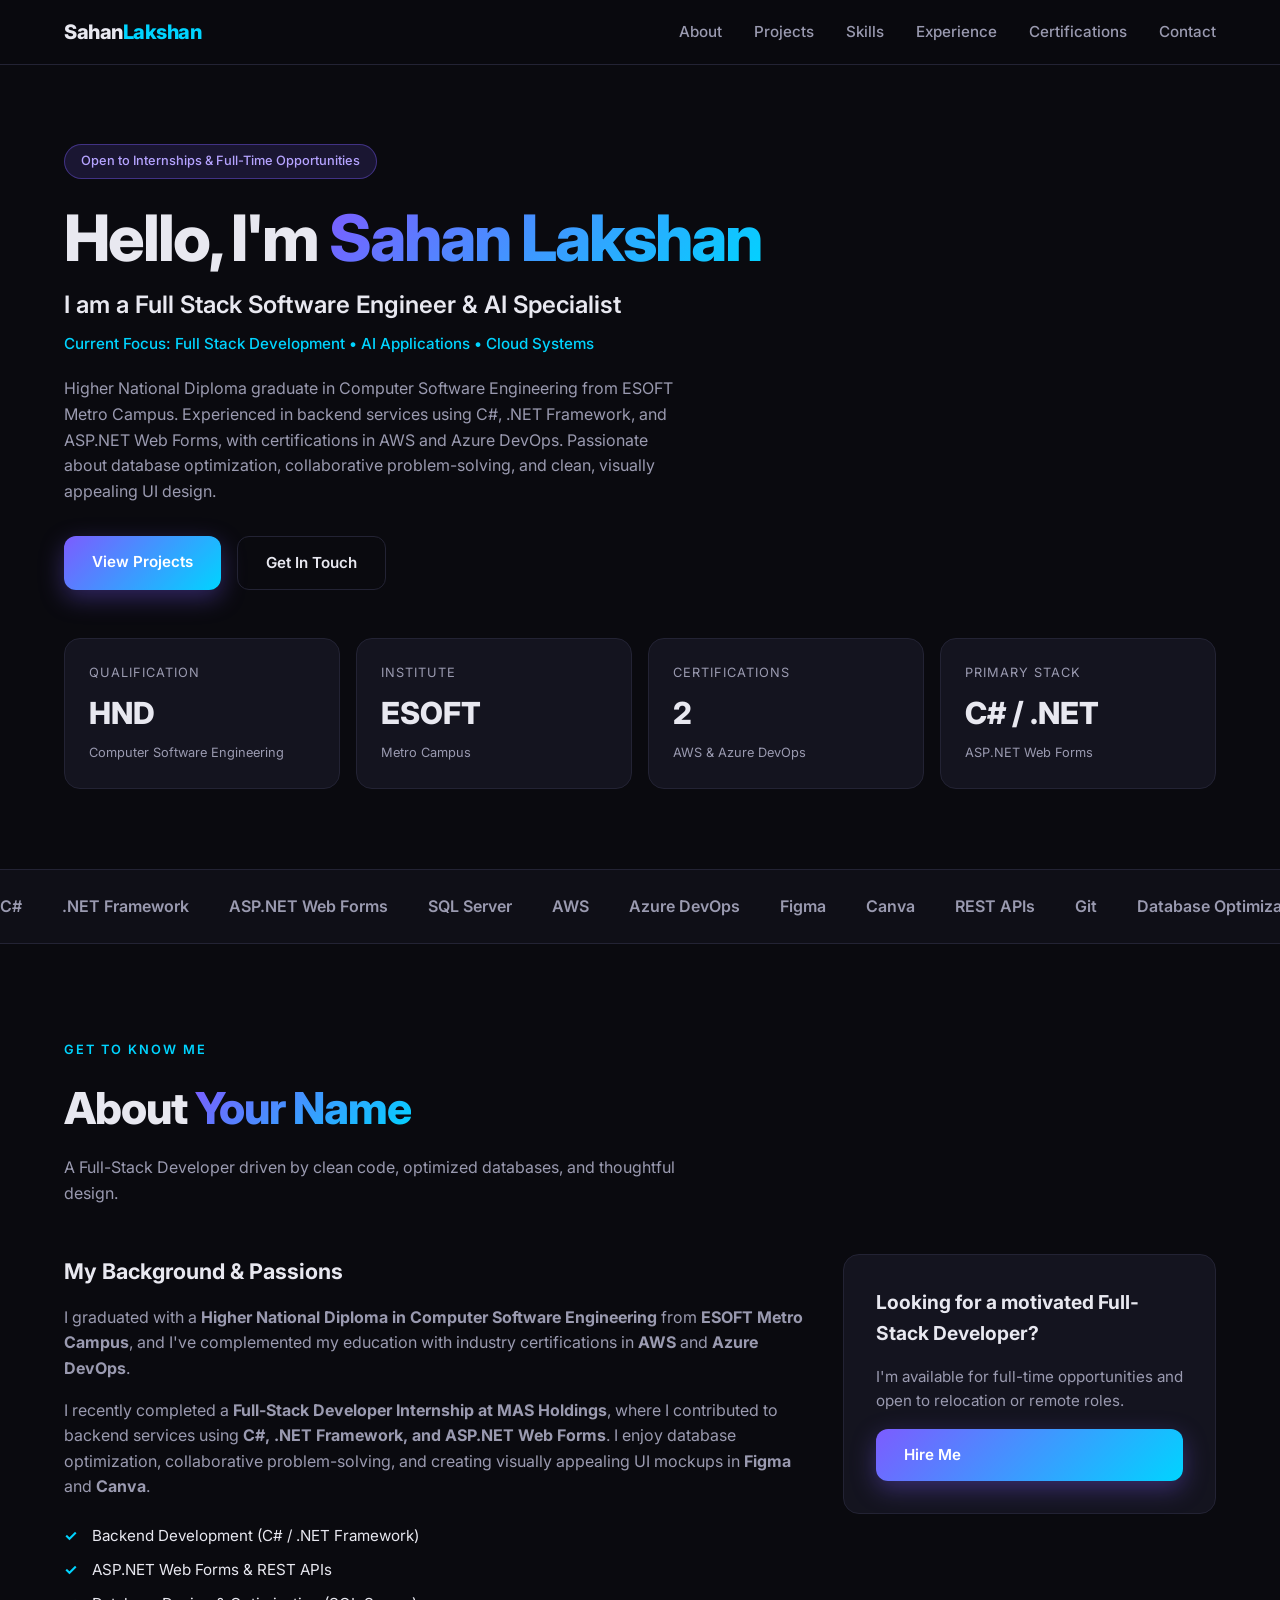
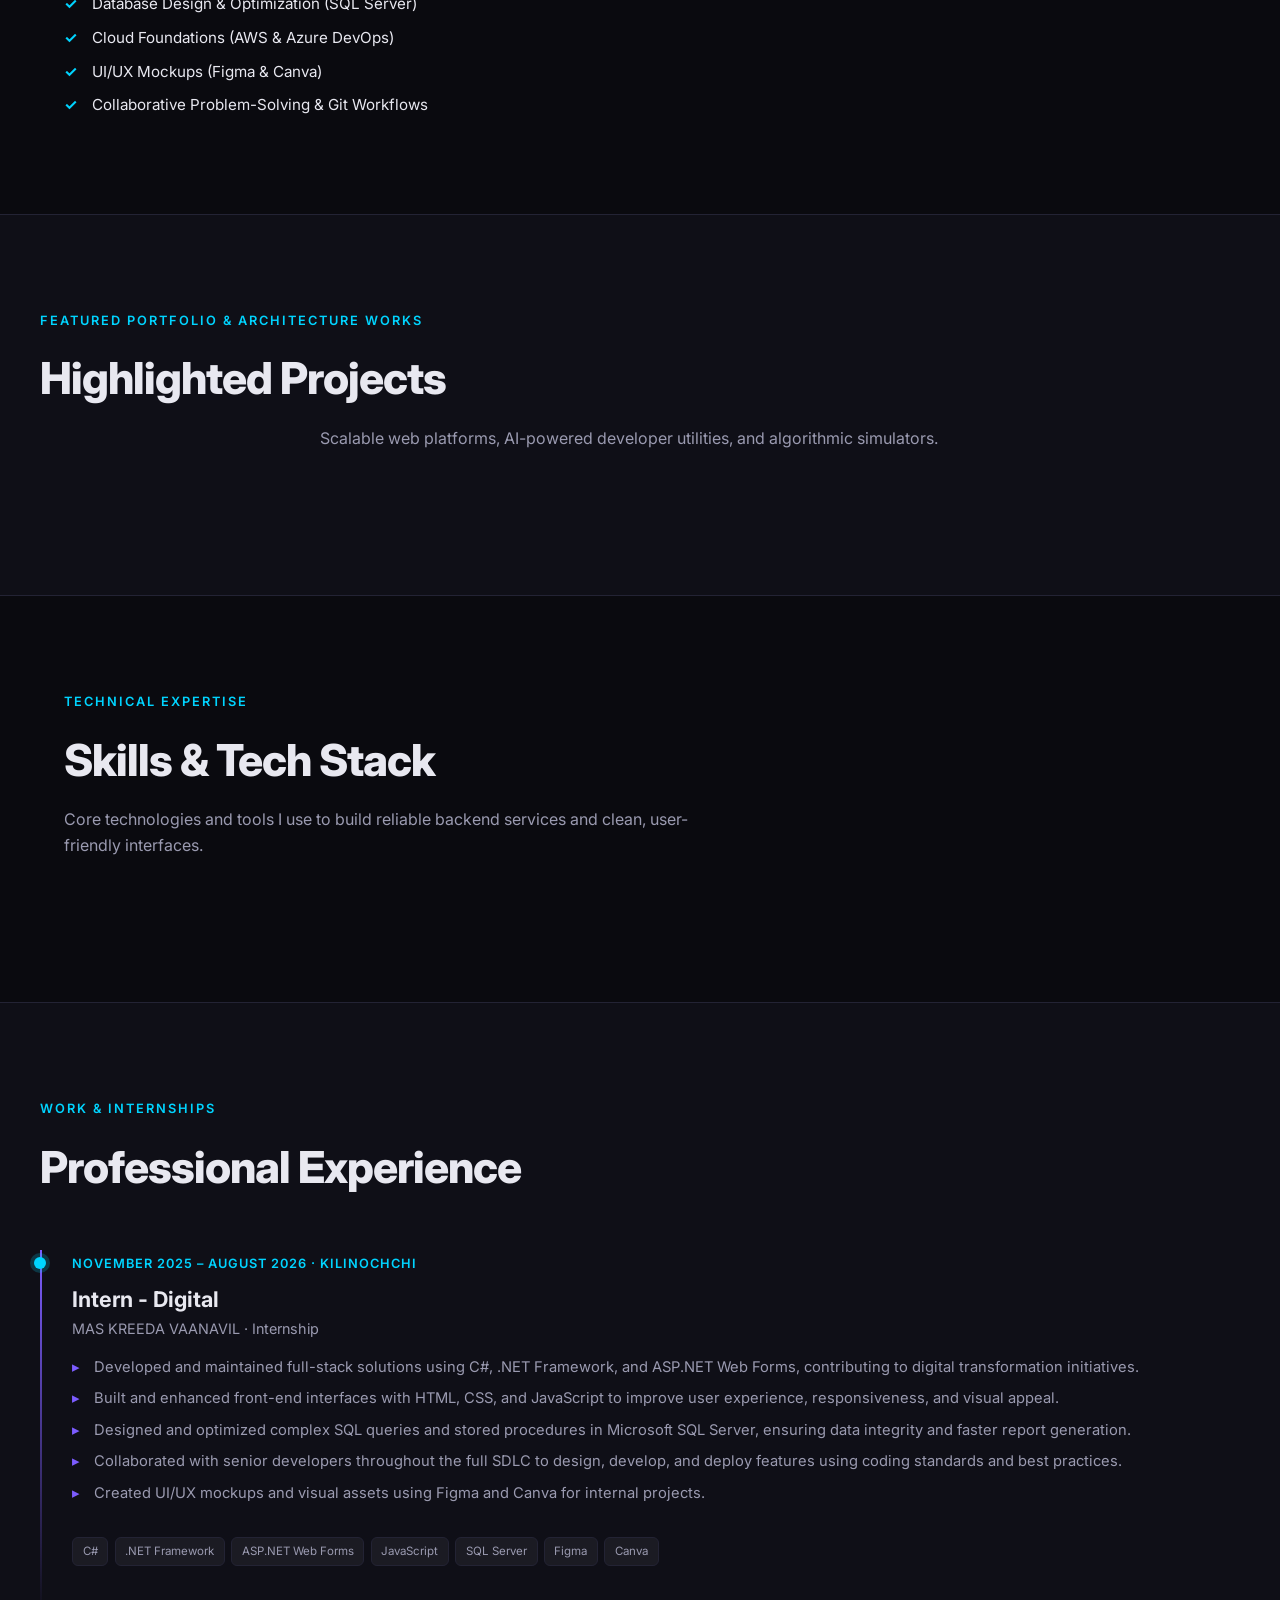
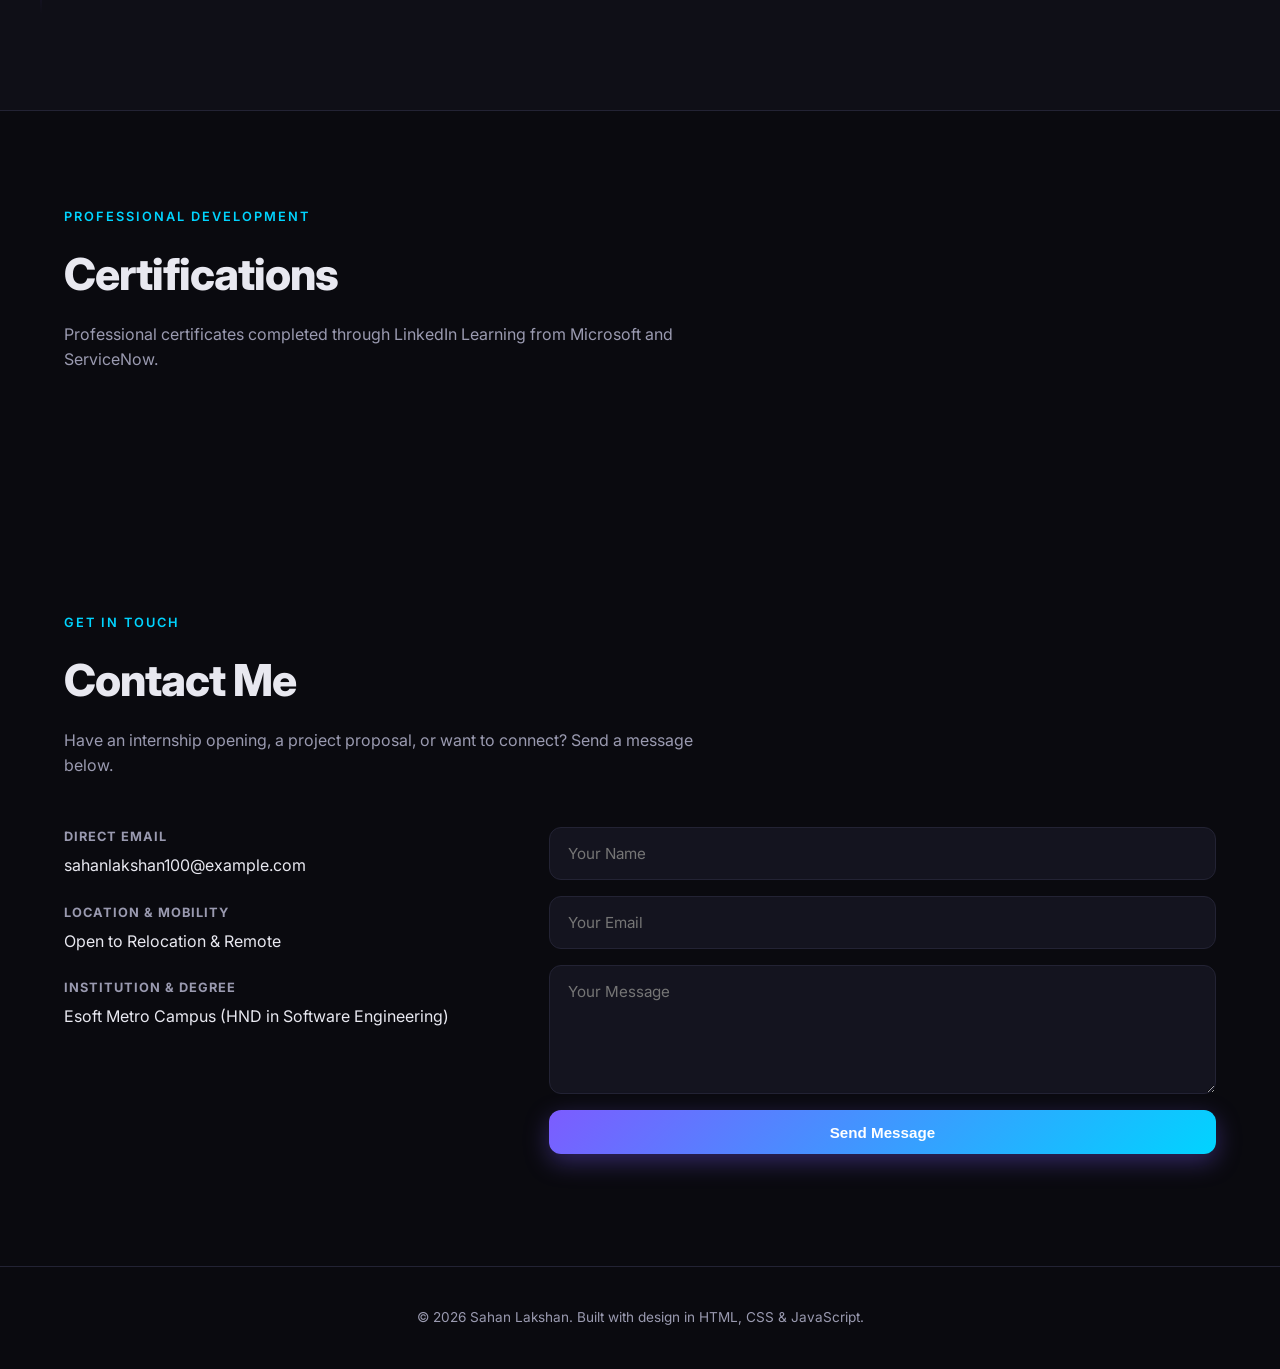
==== commit a7d77616: "Add DB" ====
--- a/index.html
+++ b/index.html
@@ -124,7 +124,7 @@
   </div>
 </section>
 
-<!-- ===== PROJECTS ===== -->
+<!-- ===== PROJECTS =====
 <section id="projects" class="section alt-bg">
   <span class="section-tag">Featured Portfolio &amp; Architecture Works</span>
   <h2 class="section-title">Highlighted Projects</h2>
@@ -171,9 +171,18 @@
       </div>
     </article>
   </div>
-</section>
-
-<!-- ===== SKILLS ===== -->
+</section> -->
+
+
+<!-- ===== PROJECTS ===== -->
+<section id="projects" class="section alt-bg">
+  <span class="section-tag">Featured Portfolio &amp; Architecture Works</span>
+  <h2 class="section-title">Highlighted Projects</h2>
+  <p class="section-sub">Scalable web platforms, AI-powered developer utilities, and algorithmic simulators.</p>
+  <div class="projects-grid"><!-- filled by data-loader.js --></div>
+</section>
+
+<!-- ===== SKILLS =====
 <section id="skills" class="section">
   <span class="section-tag">Technical Expertise</span>
   <h2 class="section-title">Skills &amp; Tech Stack</h2>
@@ -222,6 +231,15 @@
       <div class="skill-bar"><span>Team Collaboration</span><div class="bar"><i style="--w:88%"></i></div></div>
     </div>
   </div>
+</section> -->
+
+
+<!-- ===== SKILLS ===== -->
+<section id="skills" class="section">
+  <span class="section-tag">Technical Expertise</span>
+  <h2 class="section-title">Skills &amp; Tech Stack</h2>
+  <p class="section-sub">Core technologies and tools I use to build reliable backend services and clean, user-friendly interfaces.</p>
+  <div class="skills-grid"><!-- filled by data-loader.js --></div>
 </section>
 
 <!-- ===== EXPERIENCE ===== -->
@@ -249,7 +267,7 @@
   </div>
 </section>
 
-<!-- ===== CERTIFICATIONS ===== -->
+<!-- ===== CERTIFICATIONS =====
 <section id="certifications" class="section">
   <span class="section-tag">Professional Development</span>
   <h2 class="section-title">Certifications</h2>
@@ -409,9 +427,17 @@
       <p class="project-sub">Issued by AWS Training and Certification</p>
       <p>Learned how AWS Systems Manager supports secure resource management, operational visibility, automation, and cloud infrastructure maintenance.</p>
       <div class="stack"><span>Issued Aug 2026</span><span class="credential">ID: c8184bf7-1518-4985-a750-d9e89ac3551d</span></div>
-      <a class="btn btn-ghost" href="https://skillbuilder.aws/51cc41bf-0667-4747-8f22-9e9575c21dde" target="_blank" rel="noopener noreferrer">View Certificate</a>
-    </article>
-  </div>
+      <a class="btn btn-ghost" href="https://skillbuilder.aws/c8184bf7-1518-4985-a750-d9e89ac3551d" target="_blank" rel="noopener noreferrer">View Certificate</a>
+    </article>
+  </div>
+</section> -->
+
+<!-- ===== CERTIFICATIONS ===== -->
+<section id="certifications" class="section">
+  <span class="section-tag">Professional Development</span>
+  <h2 class="section-title">Certifications</h2>
+  <p class="section-sub">Professional certificates completed through LinkedIn Learning from Microsoft and ServiceNow.</p>
+  <div class="projects-grid"><!-- filled by data-loader.js --></div>
 </section>
 
 <!-- ===== CONTACT ===== -->
@@ -451,5 +477,6 @@
 </footer>
 
 <script src="script.js"></script>
+<script src="data-loader.js"></script>
 </body>
 </html>
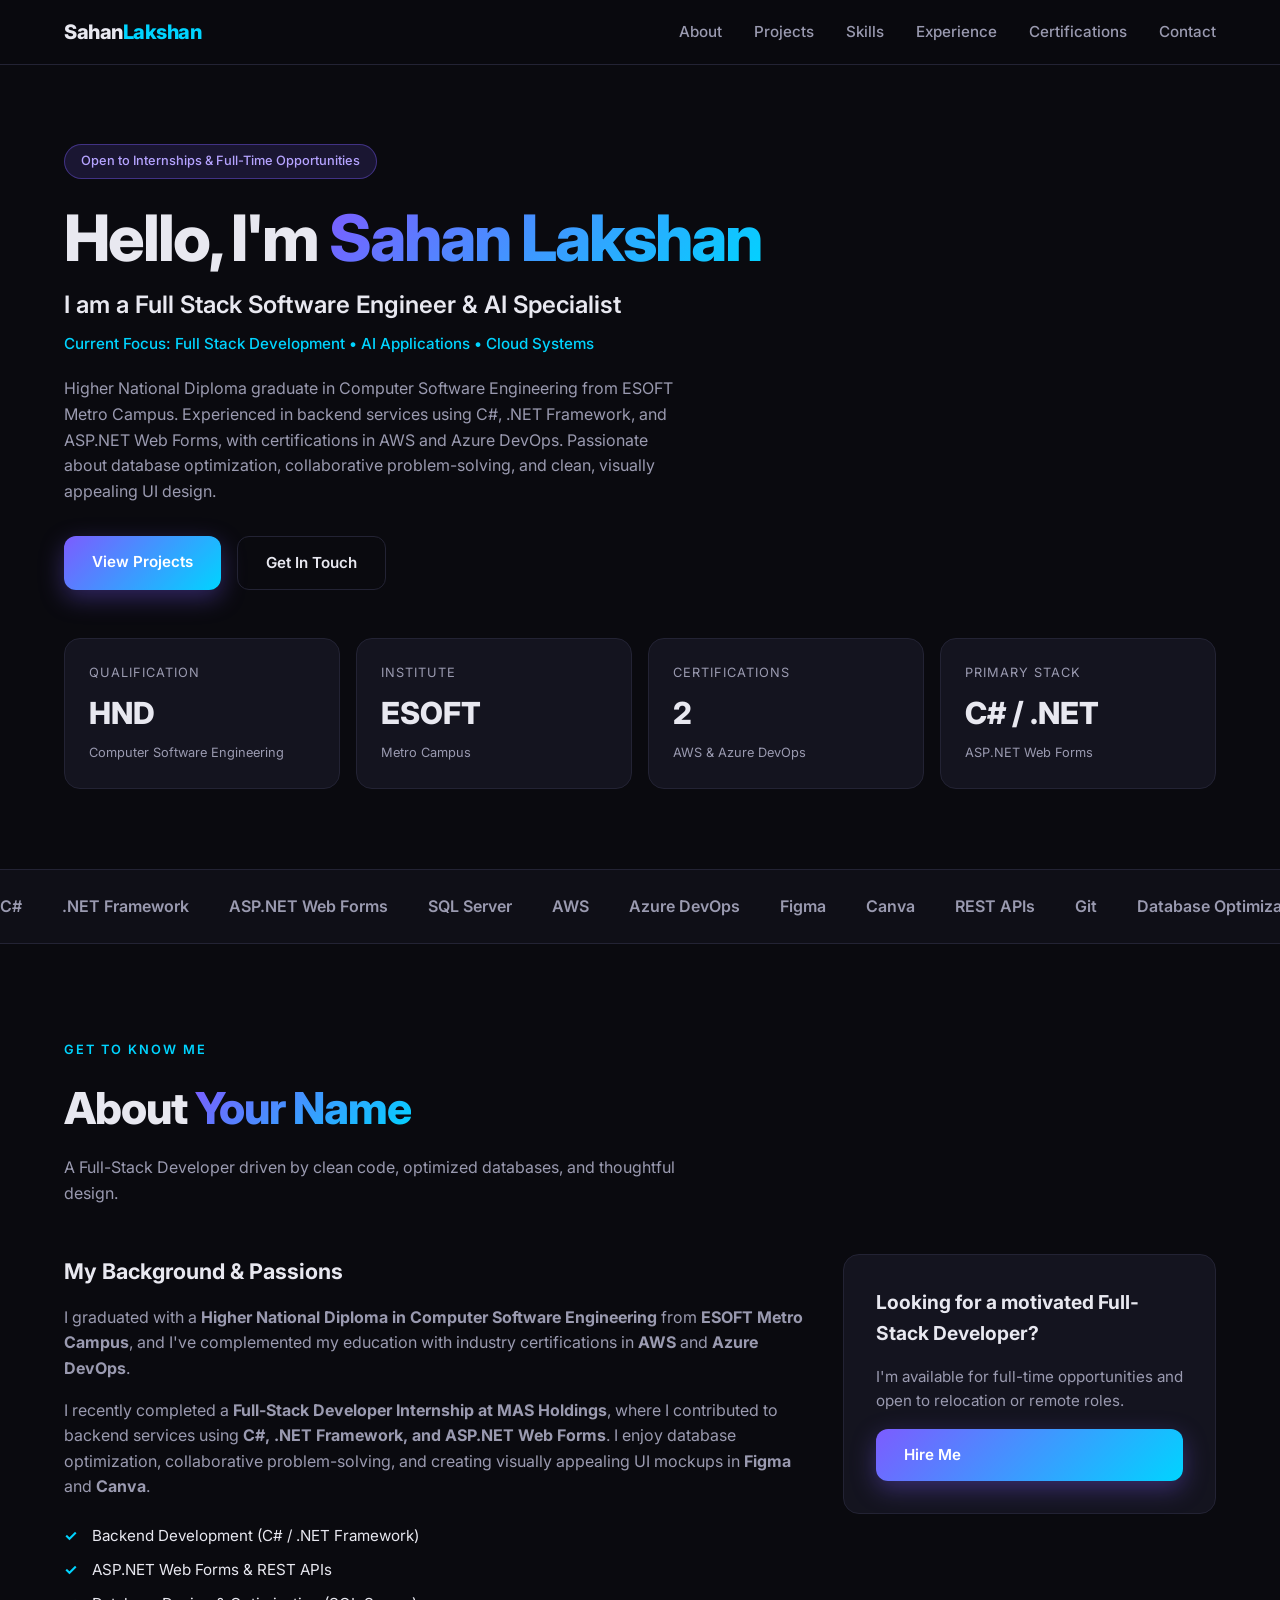
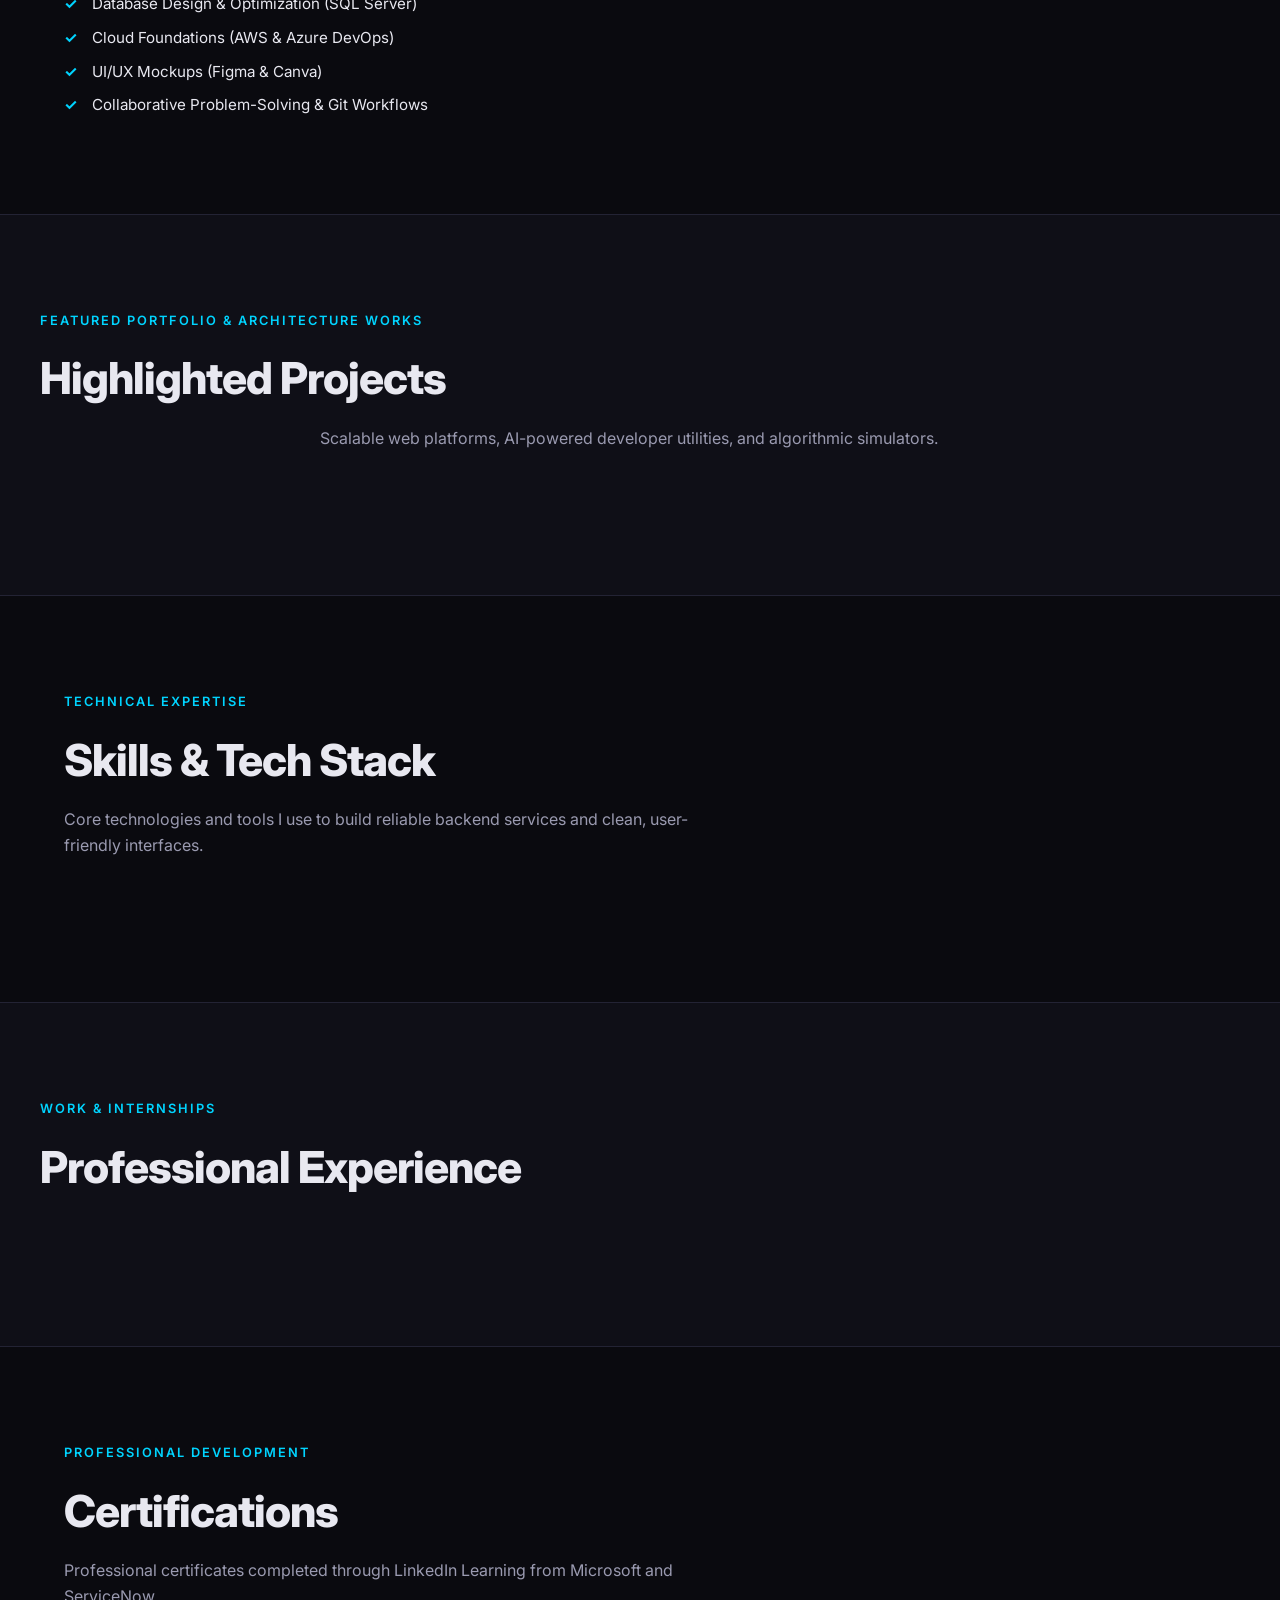
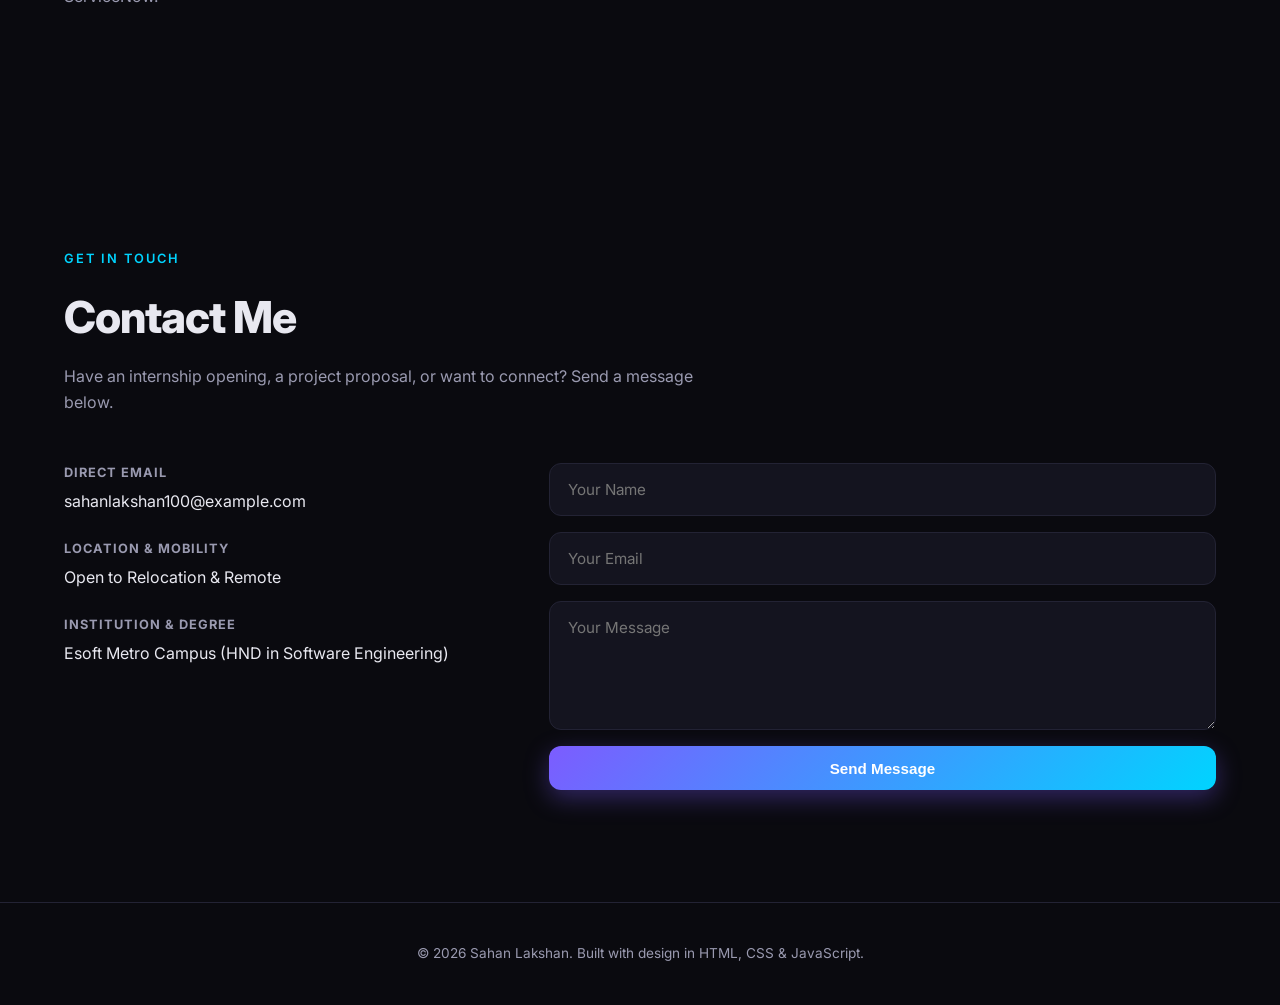
==== commit 063ae172: "Add Experience Editor" ====
--- a/index.html
+++ b/index.html
@@ -242,7 +242,15 @@
   <div class="skills-grid"><!-- filled by data-loader.js --></div>
 </section>
 
+
 <!-- ===== EXPERIENCE ===== -->
+<section id="experience" class="section alt-bg">
+  <span class="section-tag">Work &amp; Internships</span>
+  <h2 class="section-title">Professional Experience</h2>
+  <div class="timeline"><!-- filled by data-loader.js --></div>
+</section>
+
+<!-- ===== EXPERIENCE =====
 <section id="experience" class="section alt-bg">
   <span class="section-tag">Work &amp; Internships</span>
   <h2 class="section-title">Professional Experience</h2>
@@ -265,7 +273,7 @@
       </div>
     </div>
   </div>
-</section>
+</section> -->
 
 <!-- ===== CERTIFICATIONS =====
 <section id="certifications" class="section">
--- a/style.css
+++ b/style.css
@@ -221,7 +221,7 @@
 .about-card h3 { font-size: 1.2rem; }
 .about-card p { color: var(--muted); font-size: 0.95rem; }
 
-/* ===== PROJECTS ===== */
+/* ===== PROJECTS / CERTIFICATIONS CARDS ===== */
 .projects-grid {
   display: grid;
   grid-template-columns: repeat(auto-fit, minmax(300px, 1fr));
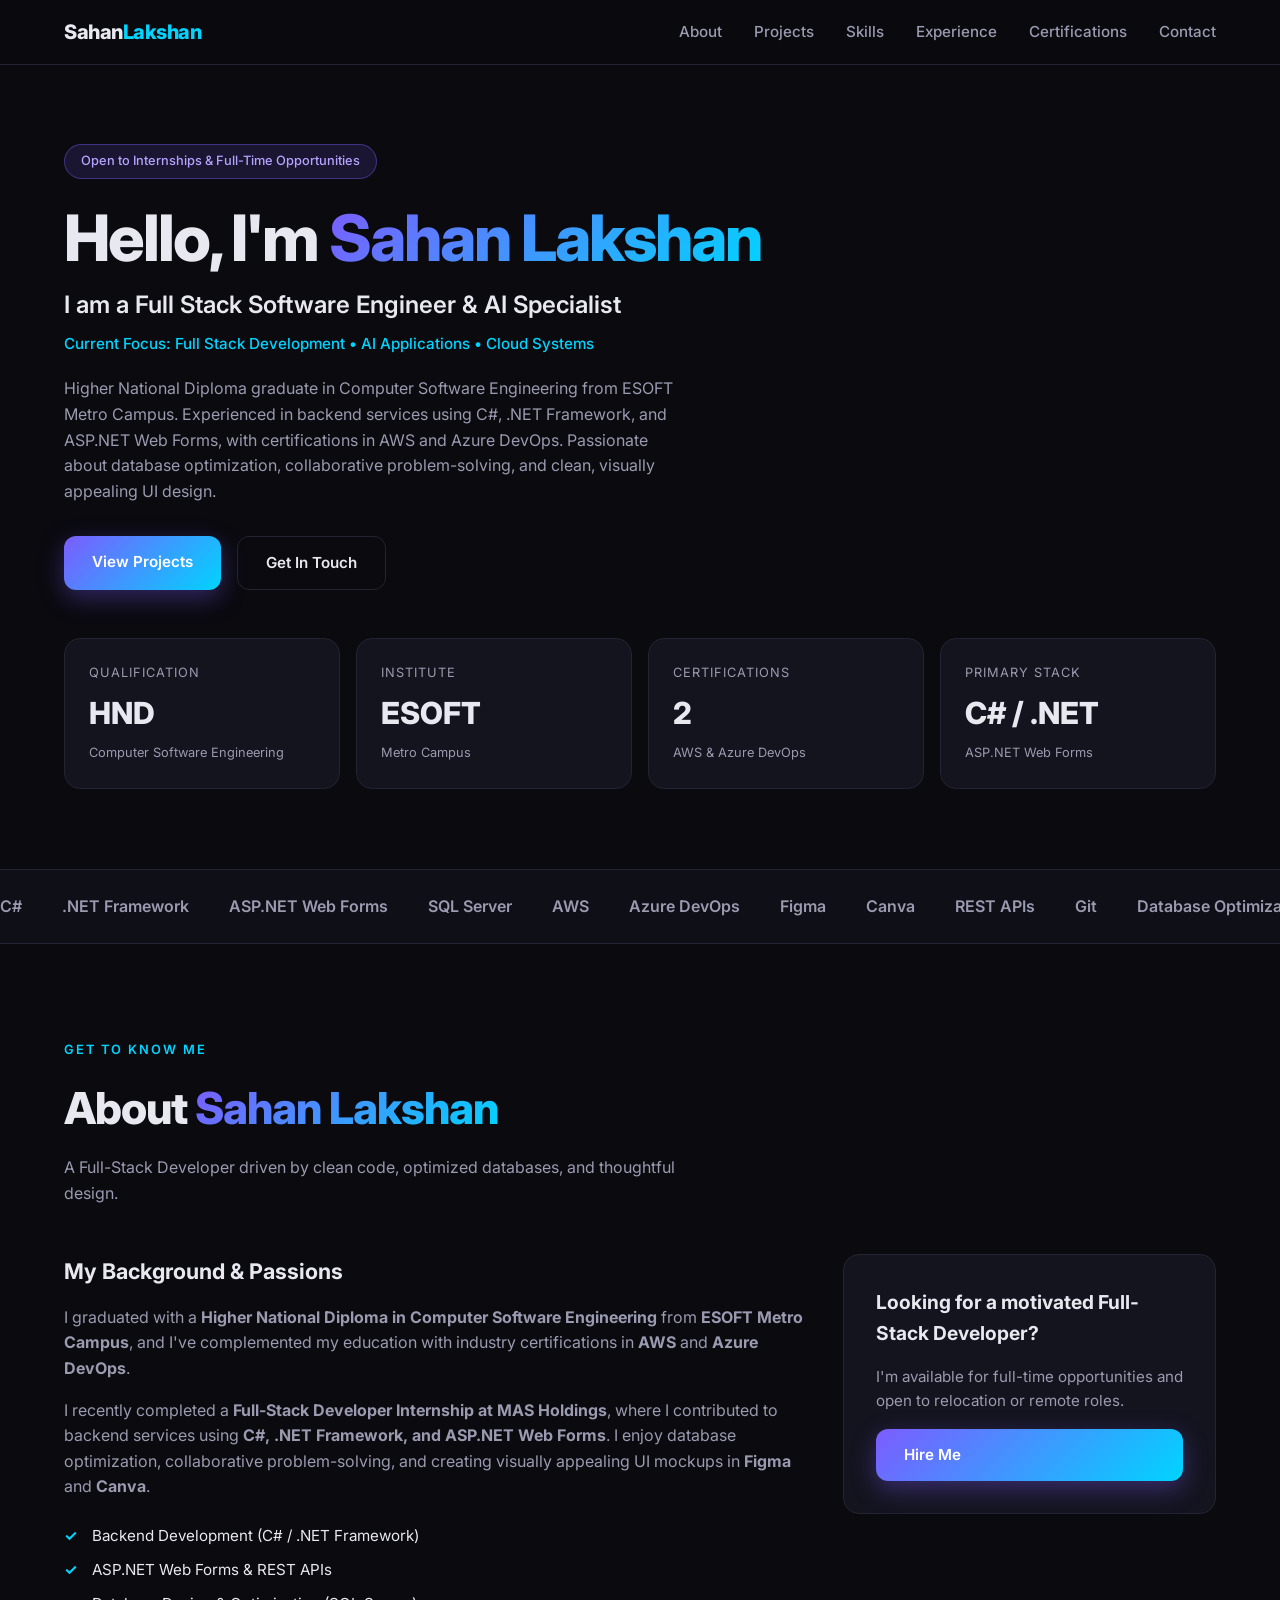
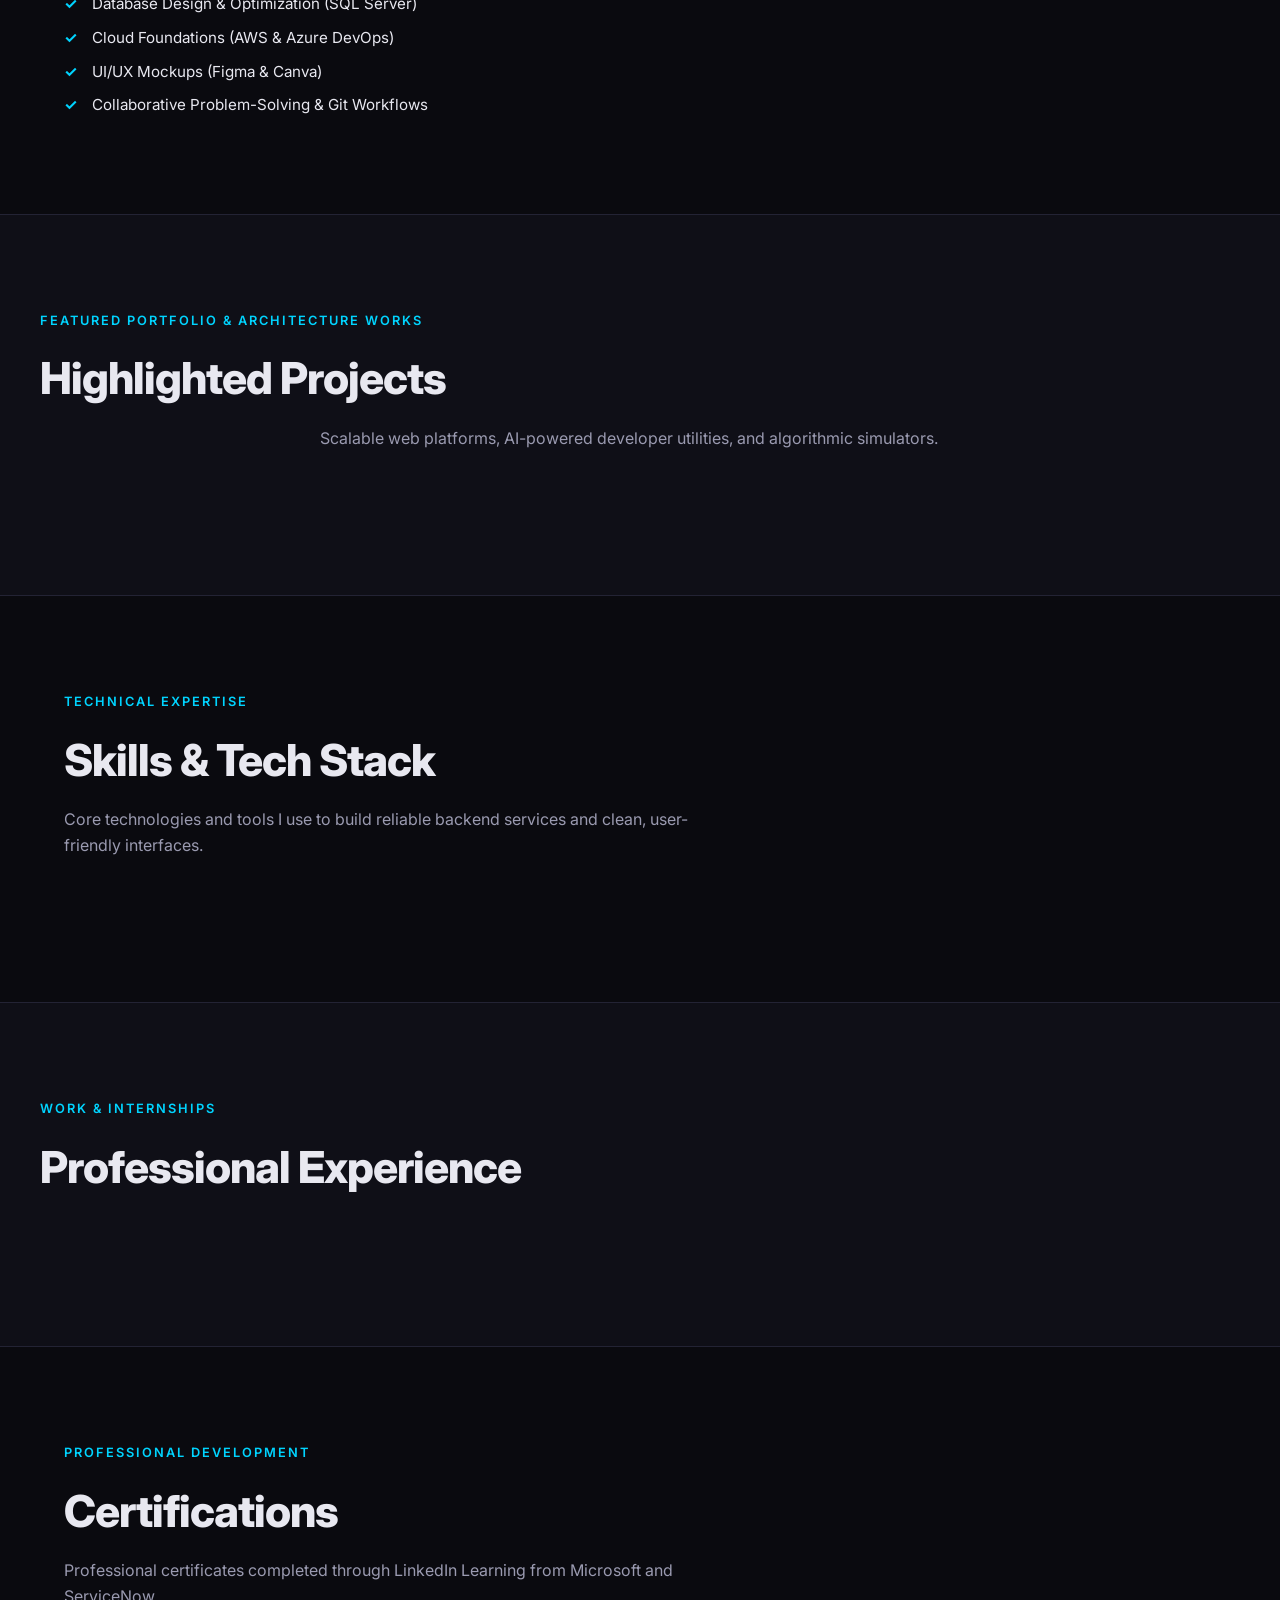
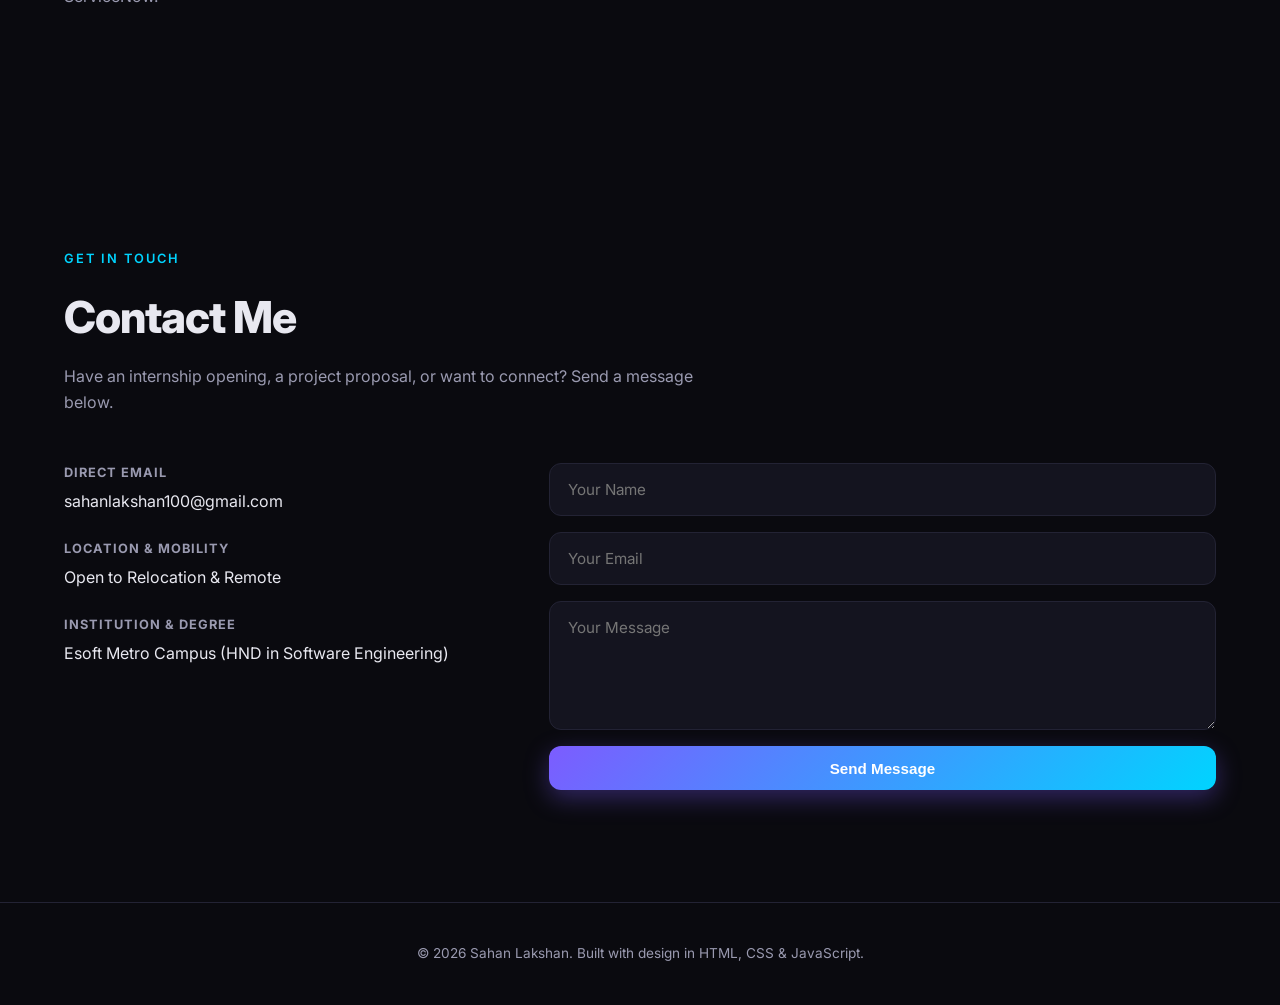
==== commit a2fa122a: "Fix Message to mail" ====
--- a/index.html
+++ b/index.html
@@ -89,7 +89,7 @@
 <!-- ===== ABOUT ===== -->
 <section id="about" class="section">
   <span class="section-tag">Get To Know Me</span>
-  <h2 class="section-title">About <span class="gradient-text">Your Name</span></h2>
+  <h2 class="section-title">About <span class="gradient-text">Sahan Lakshan</span></h2>
   <p class="section-sub">A Full-Stack Developer driven by clean code, optimized databases, and thoughtful design.</p>
 
   <div class="about-grid">
@@ -458,7 +458,7 @@
     <div class="contact-info">
       <div class="contact-item">
         <h4>Direct Email</h4>
-        <a href="mailto:youremail@example.com">sahanlakshan100@example.com</a>
+        <a href="mailto:sahanlakshan100@gmail.com">sahanlakshan100@gmail.com</a>
       </div>
       <div class="contact-item">
         <h4>Location &amp; Mobility</h4>
@@ -470,10 +470,12 @@
       </div>
     </div>
 
-    <form class="contact-form" id="contactForm">
-      <input type="text" placeholder="Your Name" required />
-      <input type="email" placeholder="Your Email" required />
-      <textarea rows="5" placeholder="Your Message" required></textarea>
+    <form class="contact-form" id="contactForm" action="https://formspree.io/f/xljdljyb" method="POST">
+      <input type="hidden" name="_subject" value="New message from your portfolio">
+      <input type="text"  name="name"    placeholder="Your Name"    required />
+      <input type="email" name="email"   placeholder="Your Email"   required />
+      <textarea           name="message" placeholder="Your Message" rows="5" required></textarea>
+
       <button type="submit" class="btn btn-primary">Send Message</button>
       <p class="form-status" id="formStatus"></p>
     </form>
@@ -486,5 +488,39 @@
 
 <script src="script.js"></script>
 <script src="data-loader.js"></script>
+<script>
+document.getElementById("contactForm").addEventListener("submit", async function (e) {
+  e.preventDefault();
+  const form = e.target;
+  const status = document.getElementById("formStatus");
+  const button = form.querySelector("button[type='submit']");
+
+  status.textContent = "Sending...";
+  status.style.color = "#888";
+  button.disabled = true;
+
+  try {
+    const response = await fetch(form.action, {
+      method: "POST",
+      body: new FormData(form),
+      headers: { Accept: "application/json" }
+    });
+
+    if (response.ok) {
+      status.textContent = "✅ Message sent successfully! I'll get back to you soon.";
+      status.style.color = "#22c55e";
+      form.reset();
+    } else {
+      status.textContent = "❌ Something went wrong. Please try again.";
+      status.style.color = "#ef4444";
+    }
+  } catch (err) {
+    status.textContent = "❌ Network error. Please try again.";
+    status.style.color = "#ef4444";
+  } finally {
+    button.disabled = false;
+  }
+});
+</script>
 </body>
 </html>
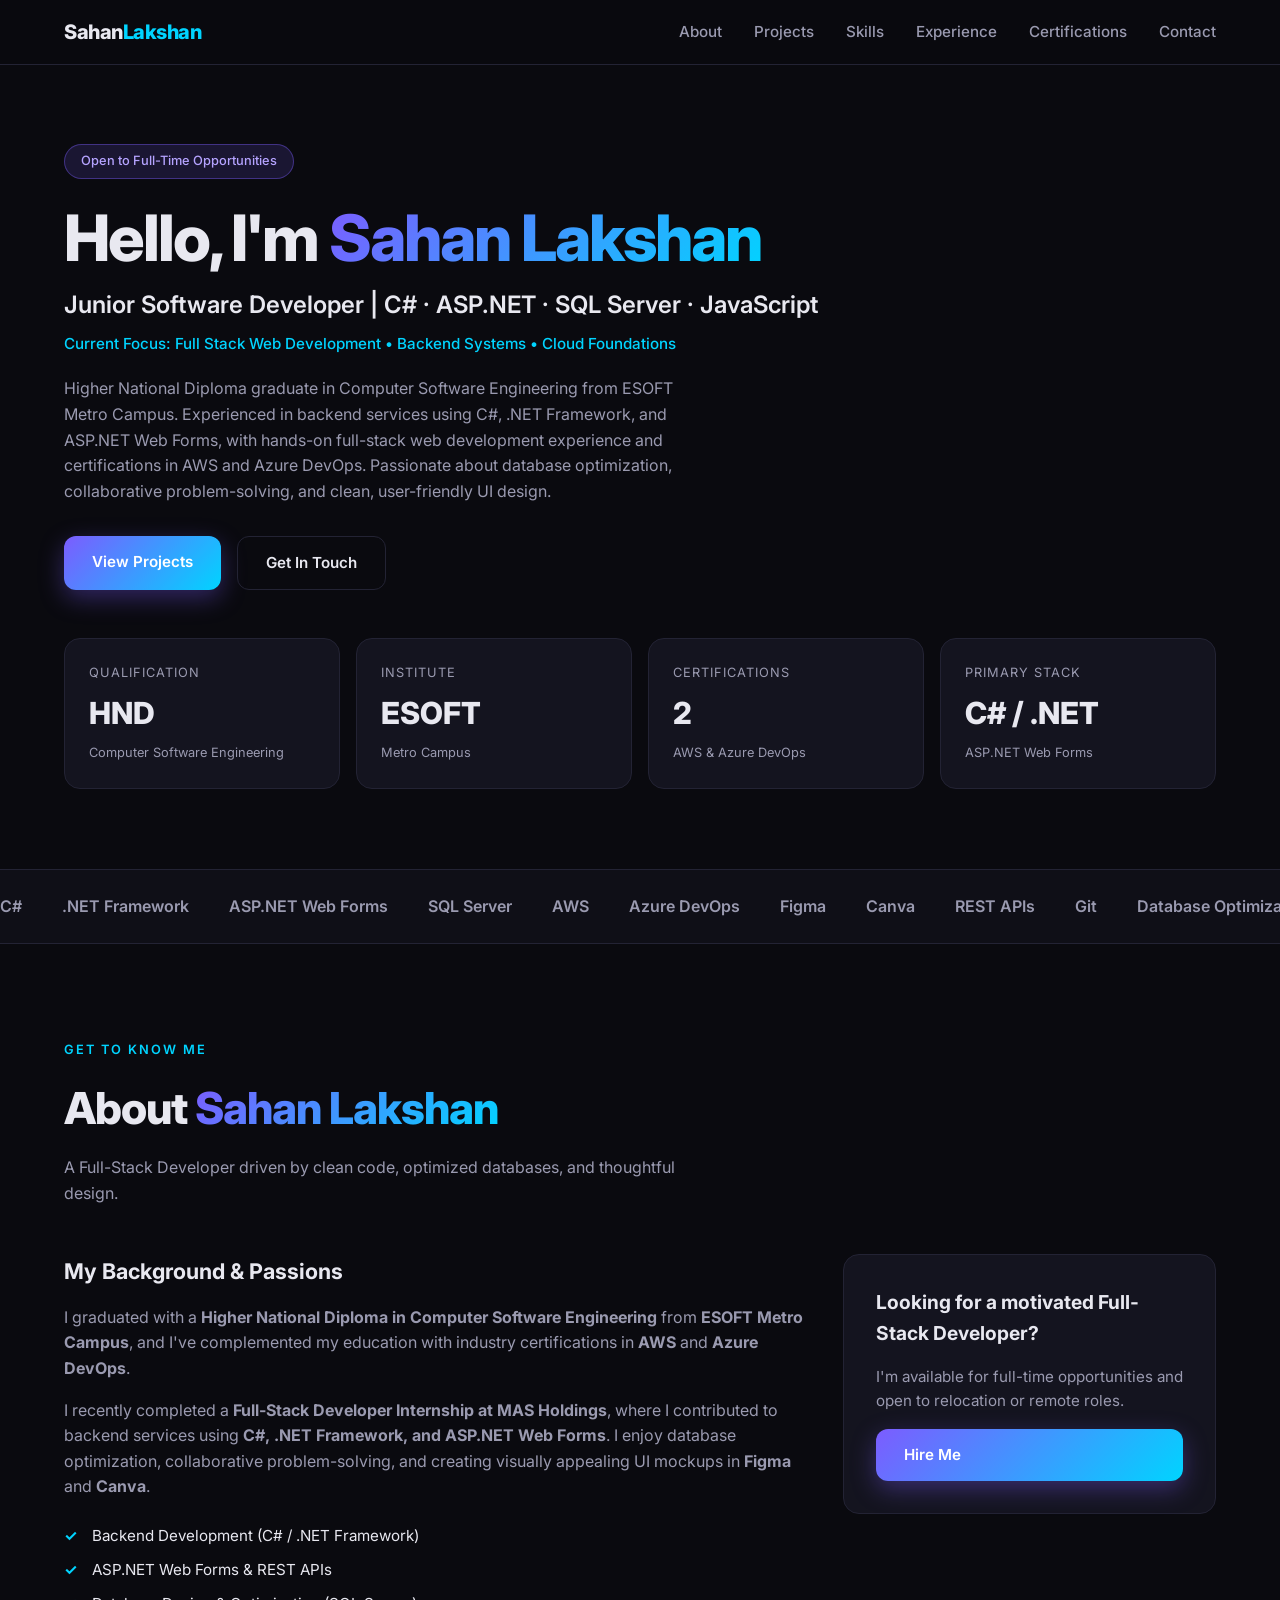
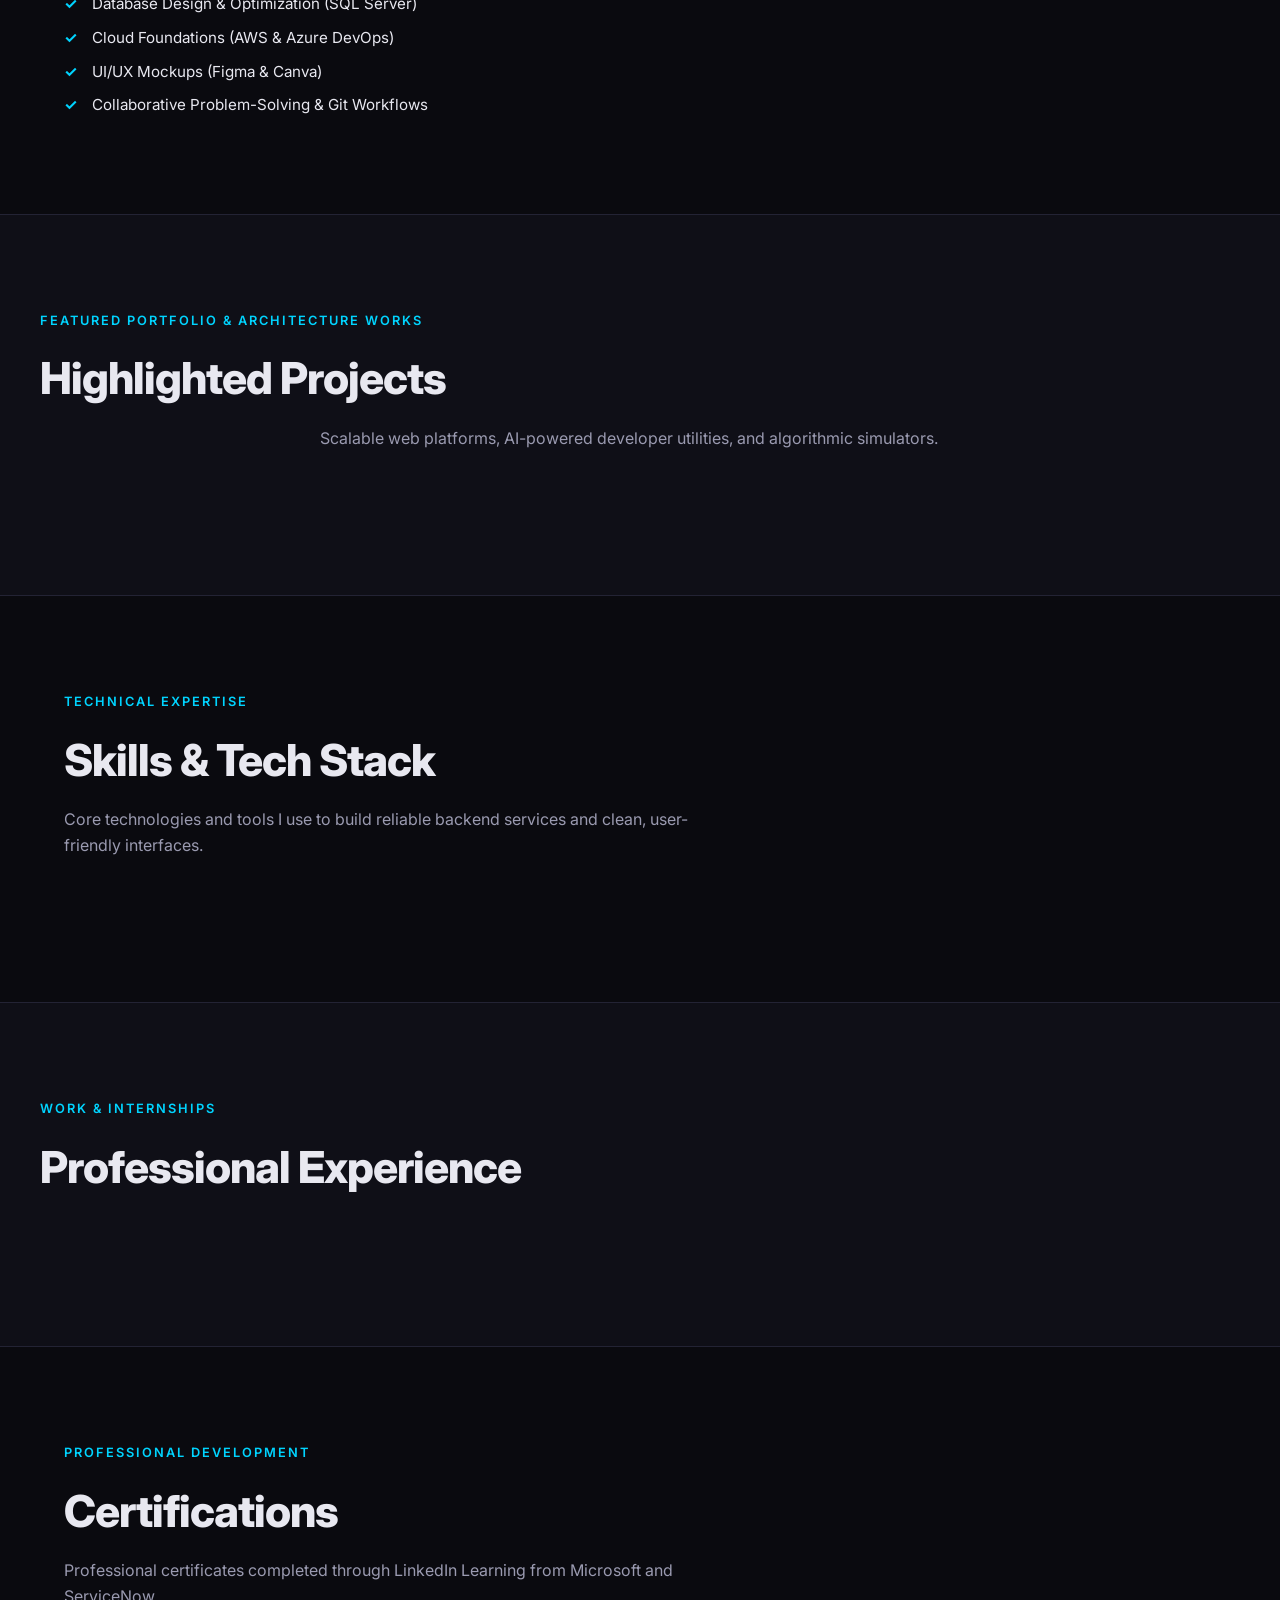
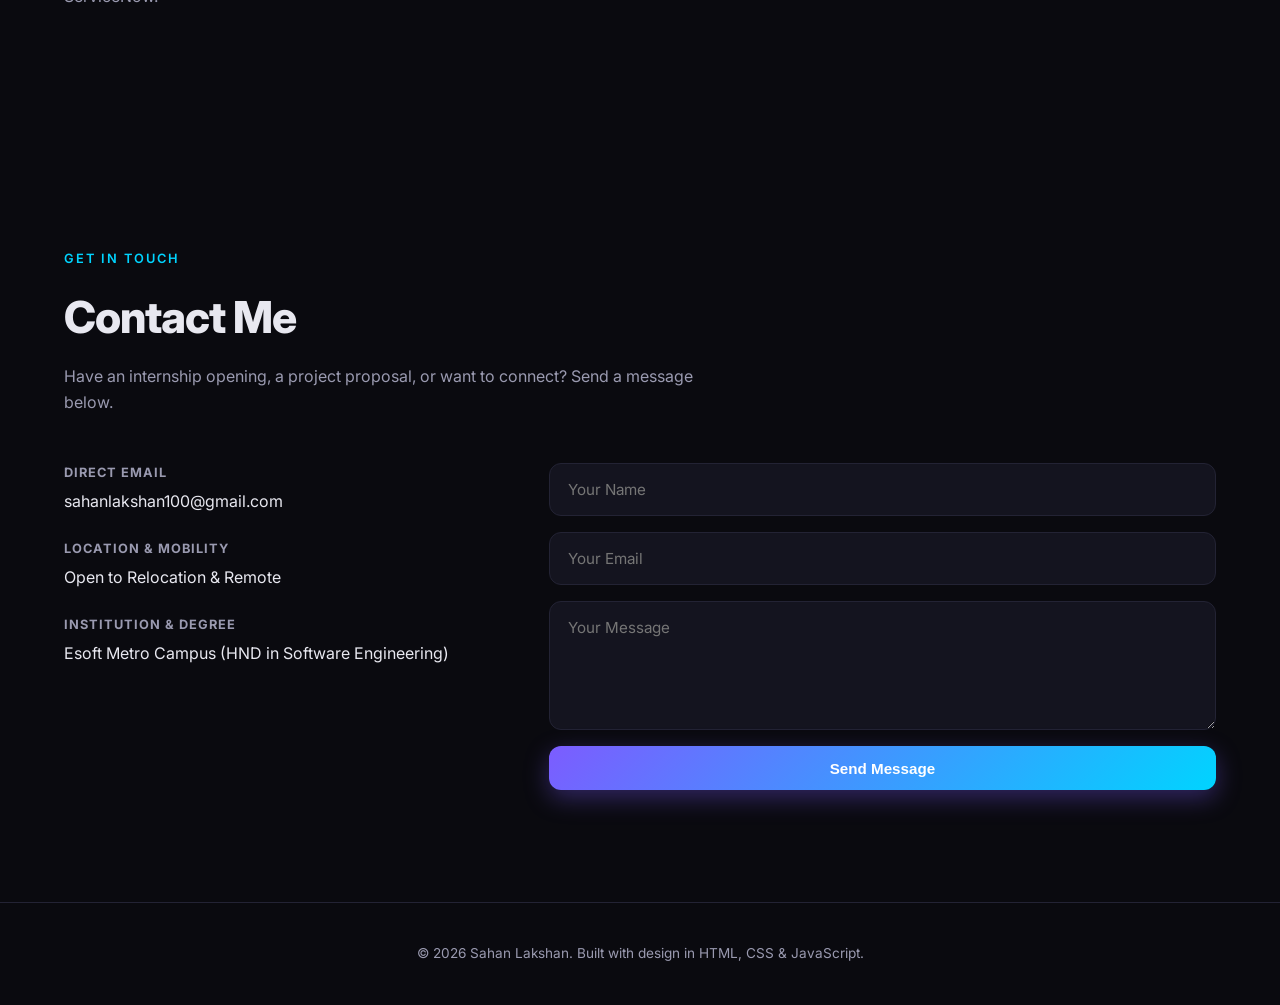
==== commit df5996f4: "Update Names" ====
--- a/index.html
+++ b/index.html
@@ -31,16 +31,16 @@
 <!-- ===== HERO ===== -->
 <section id="hero" class="hero">
   <div class="hero-content">
-    <span class="badge">Open to Internships &amp; Full-Time Opportunities</span>
+    <span class="badge">Open to Full-Time Opportunities</span>
     <h1>Hello, I'm <span class="gradient-text">Sahan Lakshan</span></h1>
-    <p class="hero-role">I am a Full Stack Software Engineer &amp; AI Specialist</p>
-    <p class="hero-focus">Current Focus: Full Stack Development • AI Applications • Cloud Systems</p>
+<p class="hero-role">Junior Software Developer | C# · ASP.NET · SQL Server · JavaScript</p>
+<p class="hero-focus">Current Focus: Full Stack Web Development • Backend Systems • Cloud Foundations</p>
     <p class="hero-desc">
-        Higher National Diploma graduate in Computer Software Engineering from ESOFT Metro Campus.
-      Experienced in backend services using C#, .NET Framework, and ASP.NET Web Forms, with
-      certifications in AWS and Azure DevOps. Passionate about database optimization,
-      collaborative problem-solving, and clean, visually appealing UI design.
-    </p>
+  Higher National Diploma graduate in Computer Software Engineering from ESOFT Metro Campus.
+  Experienced in backend services using C#, .NET Framework, and ASP.NET Web Forms, with
+  hands-on full-stack web development experience and certifications in AWS and Azure DevOps.
+  Passionate about database optimization, collaborative problem-solving, and clean, user-friendly UI design.
+</p>
     <div class="hero-cta">
       <a href="#projects" class="btn btn-primary">View Projects</a>
       <a href="#contact" class="btn btn-ghost">Get In Touch</a>
@@ -470,15 +470,13 @@
       </div>
     </div>
 
-    <form class="contact-form" id="contactForm" action="https://formspree.io/f/xljdljyb" method="POST">
-      <input type="hidden" name="_subject" value="New message from your portfolio">
-      <input type="text"  name="name"    placeholder="Your Name"    required />
-      <input type="email" name="email"   placeholder="Your Email"   required />
-      <textarea           name="message" placeholder="Your Message" rows="5" required></textarea>
-
-      <button type="submit" class="btn btn-primary">Send Message</button>
-      <p class="form-status" id="formStatus"></p>
-    </form>
+   <form class="contact-form" id="contactForm" action="https://formspree.io/f/xljdljyb" method="POST">
+  <input type="text"  name="name"    placeholder="Your Name"    required />
+  <input type="email" name="email"   placeholder="Your Email"   required />
+  <textarea           name="message" placeholder="Your Message" rows="5" required></textarea>
+  <button type="submit" class="btn btn-primary">Send Message</button>
+  <p class="form-status" id="formStatus"></p>
+</form>
   </div>
 </section>
 
@@ -488,39 +486,5 @@
 
 <script src="script.js"></script>
 <script src="data-loader.js"></script>
-<script>
-document.getElementById("contactForm").addEventListener("submit", async function (e) {
-  e.preventDefault();
-  const form = e.target;
-  const status = document.getElementById("formStatus");
-  const button = form.querySelector("button[type='submit']");
-
-  status.textContent = "Sending...";
-  status.style.color = "#888";
-  button.disabled = true;
-
-  try {
-    const response = await fetch(form.action, {
-      method: "POST",
-      body: new FormData(form),
-      headers: { Accept: "application/json" }
-    });
-
-    if (response.ok) {
-      status.textContent = "✅ Message sent successfully! I'll get back to you soon.";
-      status.style.color = "#22c55e";
-      form.reset();
-    } else {
-      status.textContent = "❌ Something went wrong. Please try again.";
-      status.style.color = "#ef4444";
-    }
-  } catch (err) {
-    status.textContent = "❌ Network error. Please try again.";
-    status.style.color = "#ef4444";
-  } finally {
-    button.disabled = false;
-  }
-});
-</script>
 </body>
 </html>
